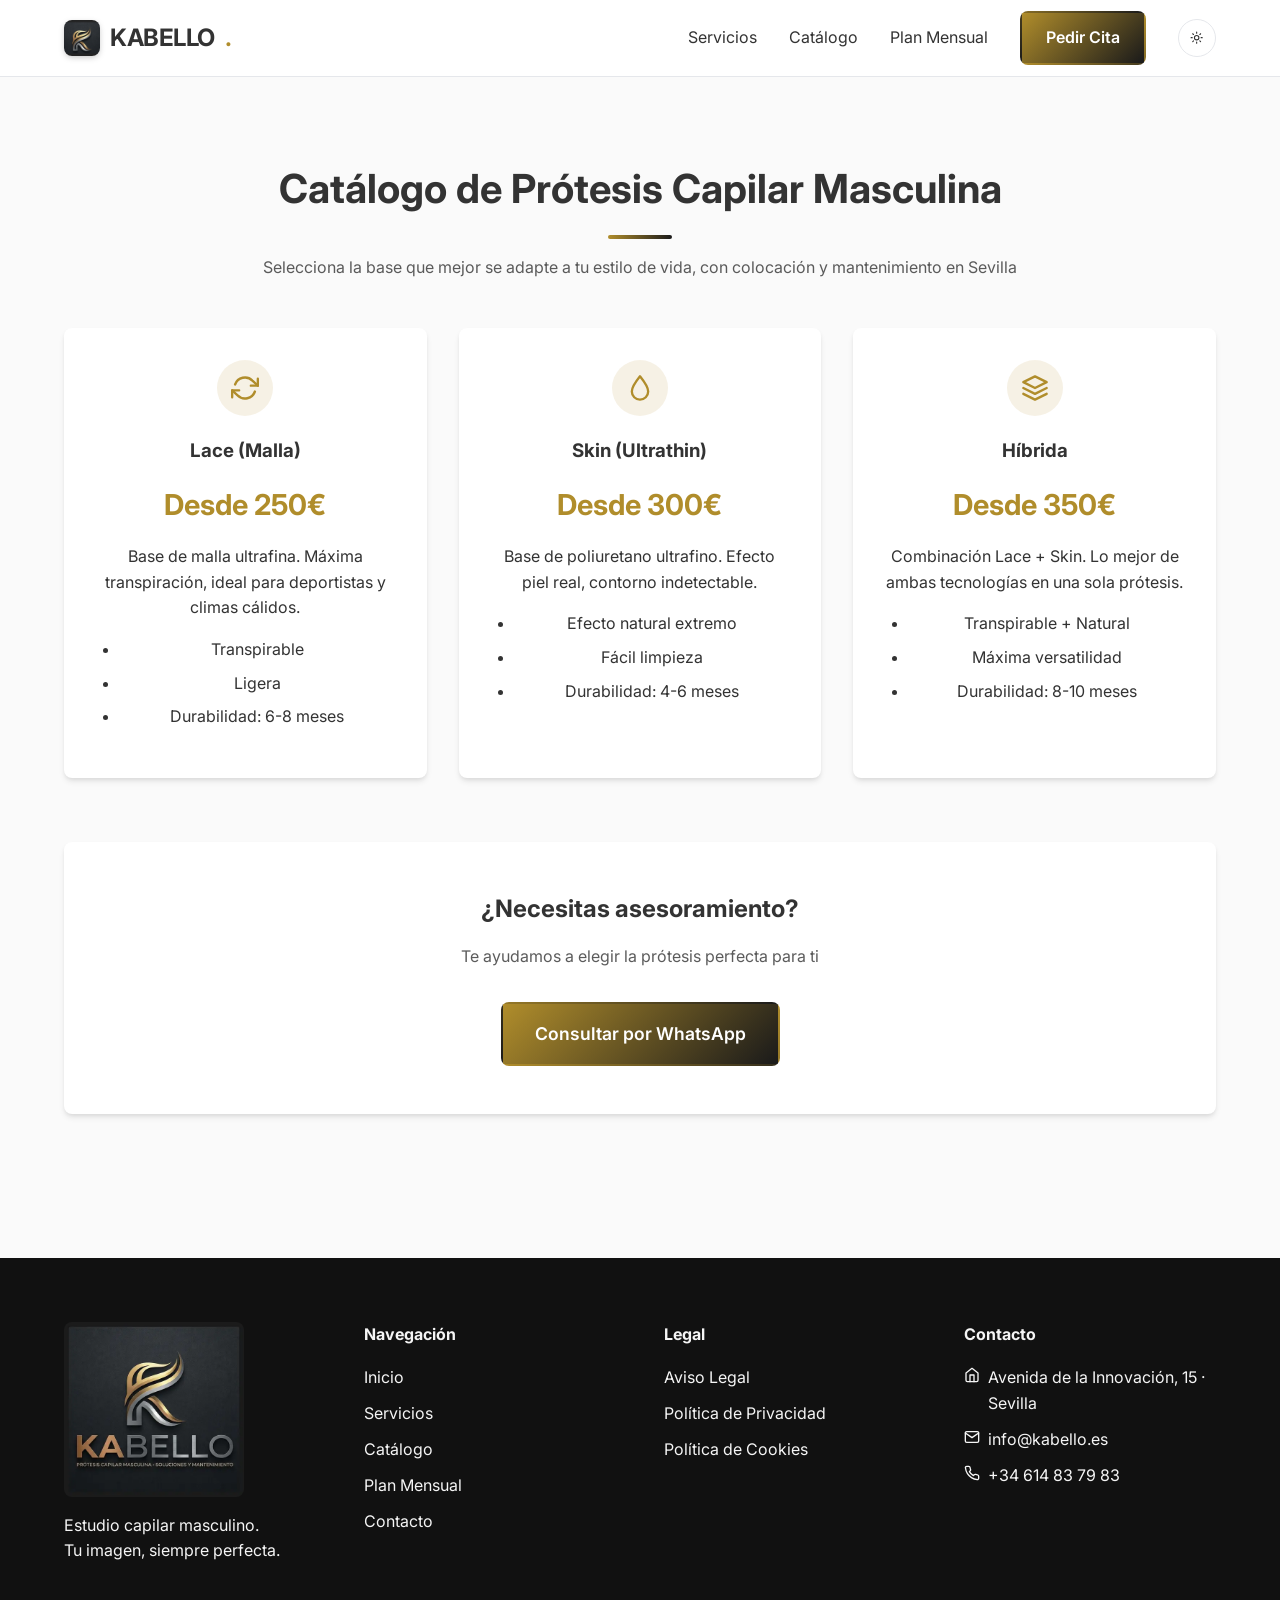
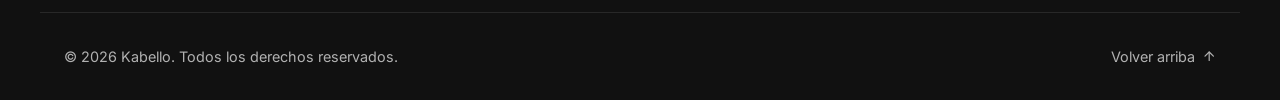
==== kabello-web/catalogo.html @ 2a1ee7a0 "seo: optimizar titles/meta/H1 con keywords Sevilla+plan mensual, añadir canonical y JSON-LD LocalBus" ====
<!DOCTYPE html>
<html lang="es">
<head>
    <meta charset="UTF-8">
    <script>(function(){var t=localStorage.getItem('kabello-theme')||(window.matchMedia('(prefers-color-scheme: dark)').matches?'dark':'light');document.documentElement.setAttribute('data-theme',t);})();</script>
    <meta name="viewport" content="width=device-width, initial-scale=1.0">
    <meta name="description" content="Catálogo de prótesis capilar masculina en Sevilla: bases Lace, Skin e Híbridas, colores y texturas para hombre.">
    <link rel="canonical" href="https://kabello.es/catalogo.html">
    <title>Catálogo de Prótesis Capilar Masculina | Kabello Sevilla</title>
    <link rel="preconnect" href="https://fonts.googleapis.com">
    <link rel="preconnect" href="https://fonts.gstatic.com" crossorigin>
    <link href="https://fonts.googleapis.com/css2?family=Inter:wght@400;600;700&display=swap" rel="stylesheet">
    <link rel="stylesheet" href="css/styles.css">
    <link rel="manifest" href="manifest.json">
    <link rel="icon" type="image/png" href="assets/icons/favicon-32.png">
    <link rel="apple-touch-icon" href="assets/icons/apple-touch-icon.png">
    <meta property="og:title" content="Catálogo de Prótesis Capilar Masculina | Kabello Sevilla">
    <meta property="og:description" content="Descubre nuestras bases Lace, Skin e Híbridas para prótesis capilar masculina en Sevilla.">
    <meta property="og:image" content="https://kabello.es/assets/og-image.webp">
    <meta property="og:url" content="https://kabello.es/catalogo.html">
</head>
<body id="top">
    <header class="header" id="mainHeader">
        <div class="container header__container">
            <a href="/" class="logo">
                <img src="assets/icons/apple-touch-icon.png" alt="" class="logo__mark" width="36" height="36">
                KABELLO<span class="logo__dot">.</span>
            </a>
            <nav class="nav" id="mainNav">
                <ul class="nav__list">
                    <li><a href="servicios.html" class="nav__link">Servicios</a></li>
                    <li><a href="catalogo.html" class="nav__link">Catálogo</a></li>
                    <li><a href="index.html#modelo" class="nav__link">Plan Mensual</a></li>
                    <li><a href="contacto.html" class="nav__link btn btn--primary">Pedir Cita</a></li>
                    <li>
                        <button id="themeToggle" class="theme-toggle" type="button" aria-label="Cambiar modo oscuro" aria-pressed="false">
                            <svg class="icon icon-sun" viewBox="0 0 24 24" fill="none" stroke="currentColor" stroke-width="2" stroke-linecap="round" stroke-linejoin="round" aria-hidden="true"><circle cx="12" cy="12" r="4"/><path d="M12 2v2M12 20v2M4.93 4.93l1.41 1.41M17.66 17.66l1.41 1.41M2 12h2M20 12h2M6.34 17.66l-1.41 1.41M19.07 4.93l-1.41 1.41"/></svg>
                            <svg class="icon icon-moon" viewBox="0 0 24 24" fill="none" stroke="currentColor" stroke-width="2" stroke-linecap="round" stroke-linejoin="round" aria-hidden="true"><path d="M21 12.79A9 9 0 1 1 11.21 3 7 7 0 0 0 21 12.79z"/></svg>
                        </button>
                    </li>
                </ul>
            </nav>
            <button class="nav__toggle" id="navToggle" aria-label="Abrir menú">
                <span></span><span></span><span></span>
            </button>
        </div>
    </header>

    <main>
        <section class="section">
            <div class="container">
                <h1 class="section__title">Catálogo de Prótesis Capilar Masculina</h1>
                <p class="section__subtitle">Selecciona la base que mejor se adapte a tu estilo de vida, con colocación y mantenimiento en Sevilla</p>
                <div class="grid grid--3">
                    <article class="card">
                        <div class="icon-badge">
                            <svg class="icon" viewBox="0 0 24 24" fill="none" stroke="currentColor" stroke-width="2" stroke-linecap="round" stroke-linejoin="round" aria-hidden="true"><path d="M23 4v6h-6"/><path d="M1 20v-6h6"/><path d="M3.51 9a9 9 0 0 1 14.85-3.36L23 10"/><path d="M20.49 15a9 9 0 0 1-14.85 3.36L1 14"/></svg>
                        </div>
                        <h3>Lace (Malla)</h3>
                        <p class="card__price">Desde 250€</p>
                        <p>Base de malla ultrafina. Máxima transpiración, ideal para deportistas y climas cálidos.</p>
                        <ul class="card__list">
                            <li>Transpirable</li>
                            <li>Ligera</li>
                            <li>Durabilidad: 6-8 meses</li>
                        </ul>
                    </article>
                    <article class="card">
                        <div class="icon-badge">
                            <svg class="icon" viewBox="0 0 24 24" fill="none" stroke="currentColor" stroke-width="2" stroke-linecap="round" stroke-linejoin="round" aria-hidden="true"><path d="M12 2c4 5 7 9 7 13a7 7 0 0 1-14 0c0-4 3-8 7-13z"/></svg>
                        </div>
                        <h3>Skin (Ultrathin)</h3>
                        <p class="card__price">Desde 300€</p>
                        <p>Base de poliuretano ultrafino. Efecto piel real, contorno indetectable.</p>
                        <ul class="card__list">
                            <li>Efecto natural extremo</li>
                            <li>Fácil limpieza</li>
                            <li>Durabilidad: 4-6 meses</li>
                        </ul>
                    </article>
                    <article class="card">
                        <div class="icon-badge">
                            <svg class="icon" viewBox="0 0 24 24" fill="none" stroke="currentColor" stroke-width="2" stroke-linecap="round" stroke-linejoin="round" aria-hidden="true"><polygon points="12 2 2 7 12 12 22 7 12 2"/><polyline points="2 17 12 22 22 17"/><polyline points="2 12 12 17 22 12"/></svg>
                        </div>
                        <h3>Híbrida</h3>
                        <p class="card__price">Desde 350€</p>
                        <p>Combinación Lace + Skin. Lo mejor de ambas tecnologías en una sola prótesis.</p>
                        <ul class="card__list">
                            <li>Transpirable + Natural</li>
                            <li>Máxima versatilidad</li>
                            <li>Durabilidad: 8-10 meses</li>
                        </ul>
                    </article>
                </div>
                <div class="cta-section">
                    <h2>¿Necesitas asesoramiento?</h2>
                    <p>Te ayudamos a elegir la prótesis perfecta para ti</p>
                    <a href="https://wa.me/34614837983?text=Hola,%20necesito%20asesoramiento%20sobre%20prótesis" class="btn btn--primary btn--large" target="_blank" rel="noopener">Consultar por WhatsApp</a>
                </div>
            </div>
        </section>
    </main>

    <footer class="footer">
        <div class="container footer__grid">
            <div class="footer__brand">
                <img src="assets/logo-kabello.webp" alt="Kabello - Prótesis Capilar Masculina" class="footer__logo" width="180" height="175" loading="lazy">
                <p>Estudio capilar masculino.<br>Tu imagen, siempre perfecta.</p>
            </div>
            <div class="footer__links">
                <h4>Navegación</h4>
                <ul>
                    <li><a href="index.html">Inicio</a></li>
                    <li><a href="servicios.html">Servicios</a></li>
                    <li><a href="catalogo.html">Catálogo</a></li>
                    <li><a href="index.html#modelo">Plan Mensual</a></li>
                    <li><a href="contacto.html">Contacto</a></li>
                </ul>
            </div>
            <div class="footer__links">
                <h4>Legal</h4>
                <ul>
                    <li><a href="legal/aviso-legal.html">Aviso Legal</a></li>
                    <li><a href="legal/privacidad.html">Política de Privacidad</a></li>
                    <li><a href="legal/cookies.html">Política de Cookies</a></li>
                </ul>
            </div>
            <div class="footer__contact">
                <h4>Contacto</h4>
                <p><svg class="icon" viewBox="0 0 24 24" fill="none" stroke="currentColor" stroke-width="2" stroke-linecap="round" stroke-linejoin="round" aria-hidden="true"><path d="M3 9l9-7 9 7v11a2 2 0 0 1-2 2H5a2 2 0 0 1-2-2z"/><polyline points="9 22 9 12 15 12 15 22"/></svg> Avenida de la Innovación, 15 · Sevilla</p>
                <p><svg class="icon" viewBox="0 0 24 24" fill="none" stroke="currentColor" stroke-width="2" stroke-linecap="round" stroke-linejoin="round" aria-hidden="true"><path d="M4 4h16c1.1 0 2 .9 2 2v12c0 1.1-.9 2-2 2H4c-1.1 0-2-.9-2-2V6c0-1.1.9-2 2-2z"/><polyline points="22 6 12 13 2 6"/></svg> <a href="mailto:info@kabello.es">info@kabello.es</a></p>
                <p><svg class="icon" viewBox="0 0 24 24" fill="none" stroke="currentColor" stroke-width="2" stroke-linecap="round" stroke-linejoin="round" aria-hidden="true"><path d="M22 16.92v3a2 2 0 0 1-2.18 2 19.79 19.79 0 0 1-8.63-3.07 19.5 19.5 0 0 1-6-6 19.79 19.79 0 0 1-3.07-8.67A2 2 0 0 1 4.11 2h3a2 2 0 0 1 2 1.72c.13.96.36 1.9.7 2.81a2 2 0 0 1-.45 2.11L8.09 9.91a16 16 0 0 0 6 6l1.27-1.27a2 2 0 0 1 2.11-.45c.91.34 1.85.57 2.81.7A2 2 0 0 1 22 16.92z"/></svg> <a href="https://wa.me/34614837983" target="_blank" rel="noopener">+34 614 83 79 83</a></p>
            </div>
        </div>
        <div class="container footer__bottom">
            <p>&copy; 2026 Kabello. Todos los derechos reservados.</p>
            <a href="#top" class="footer__top">Volver arriba <svg class="icon" viewBox="0 0 24 24" fill="none" stroke="currentColor" stroke-width="2" stroke-linecap="round" stroke-linejoin="round" aria-hidden="true"><path d="M12 19V5"/><path d="M5 12l7-7 7 7"/></svg></a>
        </div>
    </footer>

    <script src="js/main.js" defer></script>
</body>
</html>
---- kabello-web/css/styles.css ----
:root {
    --color-bg: #FAFAFA;
    --color-bg-dark: #111111;
    --color-bg-light: #F3F4F6;
    --color-text: #333333;
    --color-text-light: #F5F5F5;
    --color-accent: #B08D2B;
    --color-accent-hover: #8F7222;
    --color-card-bg: #FFFFFF;
    --color-border: #E5E7EB;
    --header-bg: rgba(255, 255, 255, 0.95);
    --nav-mobile-bg: #FFFFFF;
    --input-bg: #FFFFFF;
    --font-main: 'Inter', system-ui, -apple-system, sans-serif;
    --spacing-container: 1200px;
    --radius: 8px;
    --shadow: 0 4px 6px -1px rgba(0, 0, 0, 0.1), 0 2px 4px -1px rgba(0, 0, 0, 0.06);
}

[data-theme="dark"] {
    --color-bg: #121212;
    --color-bg-light: #1a1a1a;
    --color-text: #E4E4E7;
    --color-text-light: #F5F5F5;
    --color-accent: #D4AF37;
    --color-accent-hover: #E9C766;
    --color-card-bg: #1E1E1E;
    --color-border: #2E2E2E;
    --header-bg: rgba(18, 18, 18, 0.9);
    --nav-mobile-bg: #1a1a1a;
    --input-bg: #242424;
    --shadow: 0 4px 6px -1px rgba(0, 0, 0, 0.5), 0 2px 4px -1px rgba(0, 0, 0, 0.4);
}

* { box-sizing: border-box; margin: 0; padding: 0; }
html { scroll-behavior: smooth; }
body { font-family: var(--font-main); color: var(--color-text); background-color: var(--color-bg); line-height: 1.6; transition: background-color 0.3s ease, color 0.3s ease; }
img { max-width: 100%; height: auto; display: block; }
a { text-decoration: none; color: inherit; transition: color 0.3s ease; }
ul { list-style: none; }

.container { max-width: var(--spacing-container); margin: 0 auto; padding: 0 1.5rem; }
.section { padding: 5rem 0; }
.section[id] { scroll-margin-top: 90px; }
.bg-light { background-color: var(--color-bg-light); }
.bg-dark { background-color: var(--color-bg-dark); color: var(--color-text-light); }
.text-accent { color: var(--color-accent); }
.text-light { color: var(--color-text-light); }
.section__title { position: relative; font-size: 2.5rem; font-weight: 700; text-align: center; margin-bottom: 1rem; }
.section__title::after { content: ''; display: block; width: 64px; height: 4px; margin: 0.85rem auto 0; border-radius: 999px; background: linear-gradient(90deg, var(--color-accent), #1A1A1A); }
.section__subtitle { text-align: center; margin-bottom: 3rem; opacity: 0.8; }

.progress-bar { position: fixed; top: 0; left: 0; height: 3px; width: 0%; background: linear-gradient(90deg, var(--color-accent), #1A1A1A); z-index: 200; transition: width 0.1s ease-out; }

.reveal { opacity: 0; transform: translateY(28px); transition: opacity 0.7s ease, transform 0.7s ease; }
.reveal.is-visible { opacity: 1; transform: none; }

.btn { position: relative; display: inline-flex; align-items: center; justify-content: center; gap: 0.6rem; padding: 0.75rem 1.5rem; border-radius: var(--radius); font-weight: 600; text-align: center; transition: all 0.3s ease; cursor: pointer; border: 2px solid transparent; overflow: hidden; }
.btn svg { width: 1.2em; height: 1.2em; flex-shrink: 0; }
.btn--primary { background: linear-gradient(135deg, var(--color-accent), #1A1A1A); color: white; }
.btn--primary:hover { background: linear-gradient(135deg, var(--color-accent-hover), #000000); transform: translateY(-2px); box-shadow: 0 10px 20px -8px rgba(176, 141, 43, 0.5); }
.btn--outline { border-color: var(--color-text); color: var(--color-text); }
.btn--outline:hover { background-color: var(--color-text); color: white; transform: translateY(-2px); }
.bg-dark .btn--outline { border-color: var(--color-text-light); color: var(--color-text-light); }
.bg-dark .btn--outline:hover { background-color: var(--color-text-light); color: var(--color-bg-dark); }
.hero .btn--outline { border-color: #F5F5F5; color: #F5F5F5; }
.hero .btn--outline:hover { background-color: #F5F5F5; color: #111111; }
.btn--large { padding: 1rem 2rem; font-size: 1.1rem; }

@media (prefers-reduced-motion: reduce) {
    .reveal { opacity: 1; transform: none; transition: none; }
    .hero::before, .hero::after { animation: none; }
}

.icon { width: 1em; height: 1em; stroke: currentColor; fill: none; stroke-width: 2; stroke-linecap: round; stroke-linejoin: round; }

.header { position: sticky; top: 0; background: var(--header-bg); backdrop-filter: blur(10px); z-index: 100; border-bottom: 1px solid var(--color-border); transition: box-shadow 0.3s ease, background-color 0.3s ease, border-color 0.3s ease; }
.header--scrolled { box-shadow: 0 4px 20px -6px rgba(0, 0, 0, 0.12); }
.header__container { display: flex; justify-content: space-between; align-items: center; height: 76px; }
.logo { display: flex; align-items: center; gap: 0.65rem; font-size: 1.5rem; font-weight: 700; letter-spacing: -0.5px; }
.logo__mark { border-radius: 8px; box-shadow: 0 2px 6px -1px rgba(0, 0, 0, 0.25); }
.logo__dot { color: var(--color-accent); }
.nav__list { display: flex; gap: 2rem; align-items: center; }
.nav__link:not(.btn) { position: relative; padding-bottom: 4px; }
.nav__link:not(.btn)::after { content: ''; position: absolute; left: 0; bottom: 0; width: 0; height: 2px; background: var(--color-accent); transition: width 0.25s ease; }
.nav__link:not(.btn):hover::after { width: 100%; }
.nav__toggle { display: none; background: none; border: none; cursor: pointer; flex-direction: column; gap: 5px; }
.nav__toggle span { display: block; width: 25px; height: 3px; background-color: var(--color-text); }

.theme-toggle { display: inline-flex; align-items: center; justify-content: center; width: 38px; height: 38px; border-radius: 50%; border: 1px solid var(--color-border); background: transparent; color: var(--color-text); cursor: pointer; transition: background-color 0.2s ease, transform 0.2s ease; }
.theme-toggle:hover { background: var(--color-bg-light); transform: translateY(-2px); }
.theme-toggle .icon-moon { display: none; }
[data-theme="dark"] .theme-toggle .icon-sun { display: none; }
[data-theme="dark"] .theme-toggle .icon-moon { display: block; }

.hero { position: relative; padding: 9rem 0 6rem; text-align: center; overflow: hidden; color: #F5F5F5; background: linear-gradient(180deg, rgba(10, 10, 15, 0.32) 0%, rgba(10, 10, 15, 0.5) 100%), url('../assets/hero-bg.webp') center 30% / cover no-repeat; }
.hero::before, .hero::after { content: ''; position: absolute; border-radius: 50%; filter: blur(90px); opacity: 0.22; z-index: 0; animation: float 10s ease-in-out infinite; }
.hero::before { width: 420px; height: 420px; background: var(--color-accent); top: -160px; left: -120px; }
.hero::after { width: 360px; height: 360px; background: #1A1A1A; bottom: -140px; right: -100px; animation-delay: -5s; }
@keyframes float { 0%, 100% { transform: translate(0, 0) scale(1); } 50% { transform: translate(30px, 20px) scale(1.08); } }
.hero__content { position: relative; z-index: 1; }
.hero__eyebrow { display: inline-block; background: rgba(212, 175, 55, 0.16); color: #F2D98C; padding: 0.45rem 1.1rem; border-radius: 999px; font-size: 0.85rem; font-weight: 700; letter-spacing: 0.5px; text-transform: uppercase; margin-bottom: 1.5rem; border: 1px solid rgba(212, 175, 55, 0.35); }
.hero__title { font-size: 3.75rem; font-weight: 700; line-height: 1.15; letter-spacing: -0.5px; margin-bottom: 1.75rem; color: #F5F5F5; text-shadow: 0 2px 16px rgba(0, 0, 0, 0.55); }
.hero__highlight { background: linear-gradient(120deg, var(--color-accent), var(--color-accent-hover), #F2D98C, var(--color-accent)); background-size: 300% auto; -webkit-background-clip: text; background-clip: text; color: transparent; animation: shine 6s linear infinite; }
@keyframes shine { to { background-position: 300% center; } }
.hero__subtitle { font-size: 1.25rem; line-height: 1.7; max-width: 620px; margin: 0 auto 2.5rem; opacity: 0.95; text-shadow: 0 2px 12px rgba(0, 0, 0, 0.5); }
.hero__actions { display: flex; gap: 1rem; justify-content: center; flex-wrap: wrap; }

.grid { display: grid; gap: 2rem; }
.grid--2 { grid-template-columns: repeat(auto-fit, minmax(min(400px, 100%), 1fr)); }
.grid--3 { grid-template-columns: repeat(auto-fit, minmax(min(300px, 100%), 1fr)); }
.grid--4 { grid-template-columns: repeat(auto-fit, minmax(min(220px, 100%), 1fr)); }

.feature-split { display: grid; grid-template-columns: minmax(260px, 440px) 1fr; gap: 3rem; align-items: center; }
.feature-split__media img { width: 100%; aspect-ratio: 1 / 1; object-fit: cover; border-radius: var(--radius); box-shadow: var(--shadow); }
.feature-split__list { display: flex; flex-direction: column; gap: 1.5rem; }
.feature-item { display: flex; align-items: flex-start; gap: 1.1rem; background: var(--color-card-bg); padding: 1.25rem 1.5rem; border-radius: var(--radius); box-shadow: var(--shadow); transition: transform 0.3s ease, box-shadow 0.3s ease; }
.feature-item:hover { transform: translateY(-4px); box-shadow: 0 12px 24px -8px rgba(0, 0, 0, 0.15); }
.feature-item .icon-badge { margin: 0; flex-shrink: 0; }
.feature-item h3 { margin-bottom: 0.35rem; }
.feature-item p { opacity: 0.85; }
@media (max-width: 860px) {
    .feature-split { grid-template-columns: 1fr; }
    .feature-split__media img { max-width: 340px; margin: 0 auto; }
}
.card { background: var(--color-card-bg); padding: 2rem; border-radius: var(--radius); box-shadow: var(--shadow); text-align: center; transition: transform 0.3s ease, box-shadow 0.3s ease; }
.card:hover { transform: translateY(-6px); box-shadow: 0 12px 24px -8px rgba(0, 0, 0, 0.15); }
.card--large { text-align: left; }
.icon-badge { width: 56px; height: 56px; border-radius: 50%; background: rgba(176, 141, 43, 0.12); color: var(--color-accent); display: flex; align-items: center; justify-content: center; margin: 0 auto 1.25rem; flex-shrink: 0; }
.icon-badge svg { width: 28px; height: 28px; }
.card--large .icon-badge { margin: 0 0 1.25rem; }
.card__title { display: flex; align-items: center; gap: 0.75rem; margin-bottom: 1rem; }
.card__title .icon-badge { margin: 0; width: 44px; height: 44px; }
.card__title .icon-badge svg { width: 22px; height: 22px; }
.card__list { margin: 1rem 0; padding-left: 1.5rem; list-style: disc; }
.card__list li { margin-bottom: 0.5rem; }
.card__note { margin-top: 1rem; font-size: 0.9rem; opacity: 0.7; font-style: italic; }
.card__price { font-size: 1.8rem; font-weight: 700; color: var(--color-accent); margin: 1rem 0; }

.pricing-wrapper { display: flex; gap: 2rem; justify-content: center; align-items: stretch; flex-wrap: wrap; margin-top: 3rem; }
.pricing-card { background: var(--color-card-bg); padding: 2.5rem; border-radius: var(--radius); box-shadow: var(--shadow); width: 100%; max-width: 350px; text-align: center; position: relative; border: 1px solid var(--color-border); transition: transform 0.3s ease, box-shadow 0.3s ease; }
.pricing-card:hover { transform: translateY(-6px); box-shadow: 0 12px 24px -8px rgba(0, 0, 0, 0.15); }
.pricing-card--featured { border: 2px solid var(--color-accent); box-shadow: 0 12px 24px -8px rgba(176, 141, 43, 0.3); }
.badge { position: absolute; top: -14px; left: 50%; transform: translateX(-50%); background: var(--color-accent); color: white; padding: 0.35rem 1.1rem; border-radius: 20px; font-size: 0.85rem; font-weight: 600; text-align: center; max-width: calc(100% - 2rem); box-shadow: 0 4px 8px -2px rgba(176, 141, 43, 0.5); }
.pricing-card__price { font-size: 2.5rem; font-weight: 700; margin: 1rem 0; }
.pricing-card__price span { font-size: 1rem; font-weight: 400; opacity: 0.7; }
.pricing-card__list { text-align: left; margin: 1.5rem 0; }
.pricing-card__list li { margin-bottom: 0.75rem; display: flex; align-items: flex-start; gap: 0.6rem; }
.pricing-card__list li svg { flex-shrink: 0; margin-top: 0.15rem; }
.pricing-card__list .icon--yes { color: #16A34A; }
.pricing-card__list .icon--no { color: #DC2626; opacity: 0.6; }

.review-card { text-align: left; }
.review-card__stars { display: flex; gap: 0.2rem; color: #F59E0B; margin-bottom: 1rem; }
.review-card__stars svg { width: 18px; height: 18px; fill: currentColor; }
.review-card__quote { font-style: italic; margin-bottom: 1.25rem; }
.review-card__author { display: flex; align-items: center; gap: 0.75rem; }
.review-card__avatar { width: 42px; height: 42px; border-radius: 50%; background: var(--color-accent); color: white; display: flex; align-items: center; justify-content: center; font-weight: 700; flex-shrink: 0; }
.review-card__name { font-weight: 600; }
.review-card__location { font-size: 0.85rem; opacity: 0.7; }

.comparison-slider { position: relative; width: 100%; max-width: 800px; margin: 0 auto; aspect-ratio: 16/9; overflow: hidden; border-radius: var(--radius); cursor: col-resize; }
.comparison-slider__image { position: absolute; top: 0; left: 0; width: 100%; height: 100%; }
.comparison-slider__image img { width: 100%; height: 100%; object-fit: cover; }
.comparison-slider__image--before { width: 50%; border-right: 2px solid white; z-index: 2; overflow: hidden; }
.comparison-slider__handle { position: absolute; top: 0; bottom: 0; left: 50%; width: 40px; transform: translateX(-50%); z-index: 3; display: flex; align-items: center; justify-content: center; pointer-events: none; }
.comparison-slider__line { position: absolute; width: 2px; height: 100%; background: white; }
.comparison-slider__button { width: 40px; height: 40px; background: white; border-radius: 50%; display: flex; align-items: center; justify-content: center; box-shadow: 0 2px 6px rgba(0,0,0,0.3); color: #333; font-weight: bold; }

.contact-info, .contact-form { background: var(--color-card-bg); padding: 2.5rem; border-radius: var(--radius); box-shadow: var(--shadow); }
.contact-item { margin-bottom: 2rem; }
.contact-item h3 { margin-bottom: 0.5rem; display: flex; align-items: center; gap: 0.6rem; }
.contact-item h3 .icon-badge { margin: 0; width: 40px; height: 40px; }
.contact-item h3 .icon-badge svg { width: 20px; height: 20px; }
.contact-note { font-size: 0.9rem; opacity: 0.7; margin-top: 0.5rem; }
.form-group { margin-bottom: 1.5rem; }
.form-group label { display: block; margin-bottom: 0.5rem; font-weight: 600; }
.form-group input, .form-group textarea { width: 100%; padding: 0.75rem; border: 1px solid var(--color-border); border-radius: var(--radius); font-family: var(--font-main); font-size: 1rem; background: var(--input-bg); color: var(--color-text); }
.form-group input:focus, .form-group textarea:focus { outline: none; border-color: var(--color-accent); }

.cta-section { text-align: center; margin-top: 4rem; padding: 3rem; background: var(--color-card-bg); border-radius: var(--radius); box-shadow: var(--shadow); }
.cta-section h2 { margin-bottom: 1rem; }
.cta-section p { margin-bottom: 2rem; opacity: 0.8; }

.cta-final { position: relative; overflow: hidden; text-align: center; padding: 4rem 2.5rem; border-radius: var(--radius); background: linear-gradient(135deg, #1A1A1A 0%, #3D2F0F 60%, var(--color-accent) 100%); color: white; box-shadow: var(--shadow); }
.cta-final h2 { color: white; margin-bottom: 1rem; font-size: 2.25rem; }
.cta-final h2::after { display: none; }
.cta-final p { max-width: 560px; margin: 0 auto 2rem; opacity: 0.92; }
.cta-final .hero__actions { justify-content: center; }
.cta-final .btn--outline { border-color: white; color: white; }
.cta-final .btn--outline:hover { background: white; color: var(--color-accent); }
.cta-final__schedule { margin-top: 1.75rem; font-size: 0.9rem; opacity: 0.85; }

.lifestyle-card { text-align: center; }
.lifestyle-card .icon-badge { background: rgba(176, 141, 43, 0.14); }

.card__badge { display: inline-block; background: rgba(176, 141, 43, 0.12); color: var(--color-accent); padding: 0.25rem 0.75rem; border-radius: 999px; font-size: 0.75rem; font-weight: 700; text-transform: uppercase; letter-spacing: 0.4px; margin-bottom: 0.75rem; }

.faq { max-width: 800px; margin: 0 auto; }
.faq-item { border-bottom: 1px solid var(--color-border); padding: 1.25rem 0; }
.faq-item summary { cursor: pointer; list-style: none; display: flex; justify-content: space-between; align-items: center; gap: 1rem; font-weight: 600; font-size: 1.05rem; }
.faq-item summary::-webkit-details-marker { display: none; }
.faq-item summary::after { content: '+'; font-size: 1.5rem; font-weight: 400; color: var(--color-accent); flex-shrink: 0; transition: transform 0.2s ease; }
.faq-item[open] summary::after { transform: rotate(45deg); }
.faq-item p { margin-top: 1rem; opacity: 0.8; line-height: 1.7; }

.footer { background: var(--color-bg-dark); color: var(--color-text-light); padding: 4rem 0 2rem; margin-top: 4rem; }
.footer__grid { display: grid; grid-template-columns: repeat(auto-fit, minmax(220px, 1fr)); gap: 3rem; margin-bottom: 3rem; }
.footer__logo { border-radius: var(--radius); margin-bottom: 1rem; }
.footer__links h4, .footer__contact h4 { font-size: 1rem; margin-bottom: 1.1rem; }
.footer__links ul li { margin-bottom: 0.65rem; }
.footer__contact p { display: flex; align-items: flex-start; gap: 0.5rem; margin-bottom: 0.65rem; }
.footer__contact p svg { flex-shrink: 0; margin-top: 0.15rem; }
.footer__links a:hover, .footer__contact a:hover { color: var(--color-accent); }
.footer__bottom { display: flex; flex-wrap: wrap; justify-content: center; align-items: center; gap: 1rem; text-align: center; border-top: 1px solid #333; padding-top: 2rem; font-size: 0.9rem; opacity: 0.7; }
.footer__bottom p { margin: 0 auto 0 0; }
.footer__top { display: inline-flex; align-items: center; gap: 0.4rem; color: inherit; opacity: 1; transition: color 0.2s ease; }
.footer__top:hover { color: var(--color-accent); }
@media (max-width: 640px) {
    .footer__bottom { justify-content: center; }
    .footer__bottom p { margin: 0; }
}

.whatsapp-float { position: fixed; bottom: 2rem; right: 2rem; background: #25D366; color: white; width: 60px; height: 60px; border-radius: 50%; display: flex; align-items: center; justify-content: center; box-shadow: 0 4px 12px rgba(0,0,0,0.3); z-index: 999; transition: transform 0.3s ease; }
.whatsapp-float:hover { transform: scale(1.1); }

.error-page { min-height: 80vh; display: flex; align-items: center; justify-content: center; text-align: center; }
.error-page h1 { font-size: 6rem; color: var(--color-accent); margin-bottom: 1rem; }
.error-page h2 { font-size: 2rem; margin-bottom: 1rem; }
.error-page p { margin-bottom: 2rem; opacity: 0.8; }

@media (max-width: 768px) {
    .nav__toggle { display: flex; }
    .nav__list { position: fixed; top: 76px; left: 0; width: 100%; background: var(--nav-mobile-bg); flex-direction: column; padding: 2rem; gap: 1.5rem; transform: translateY(-150%); transition: transform 0.3s ease; box-shadow: var(--shadow); }
    .nav__list.active { transform: translateY(0); }
    .hero__title { font-size: 2.5rem; }
    .hero::before, .hero::after { width: 260px; height: 260px; }
    .section__title { font-size: 2rem; }
    .section { padding: 3rem 0; }
    .pricing-wrapper { gap: 1.5rem; }
    .footer__bottom { text-align: center; }
}

@media (max-width: 1024px) and (min-width: 769px) {
    .nav__list { gap: 1.25rem; }
    .hero__title { font-size: 3.1rem; }
    .container { padding: 0 1.25rem; }
}

@media (max-width: 480px) {
    .container { padding: 0 1rem; }
    .hero { padding: 7rem 0 4rem; }
    .hero__title { font-size: 2rem; }
    .hero__subtitle { font-size: 1.05rem; }
    .hero__actions { flex-direction: column; align-items: stretch; }
    .hero__actions .btn { width: 100%; }
    .section { padding: 2.5rem 0; }
    .section__title { font-size: 1.65rem; }
    .card, .pricing-card, .contact-info, .contact-form { padding: 1.5rem; }
    .cta-section, .cta-final { padding: 2rem 1.25rem; }
    .cta-final h2 { font-size: 1.6rem; }
    .cta-final .hero__actions .btn { width: 100%; }
    .feature-item { flex-direction: column; text-align: center; align-items: center; }
    .whatsapp-float { width: 50px; height: 50px; bottom: 1.25rem; right: 1.25rem; }
    .whatsapp-float svg { width: 26px; height: 26px; }
    .comparison-slider__handle { width: 32px; }
    .comparison-slider__button { width: 32px; height: 32px; }
}
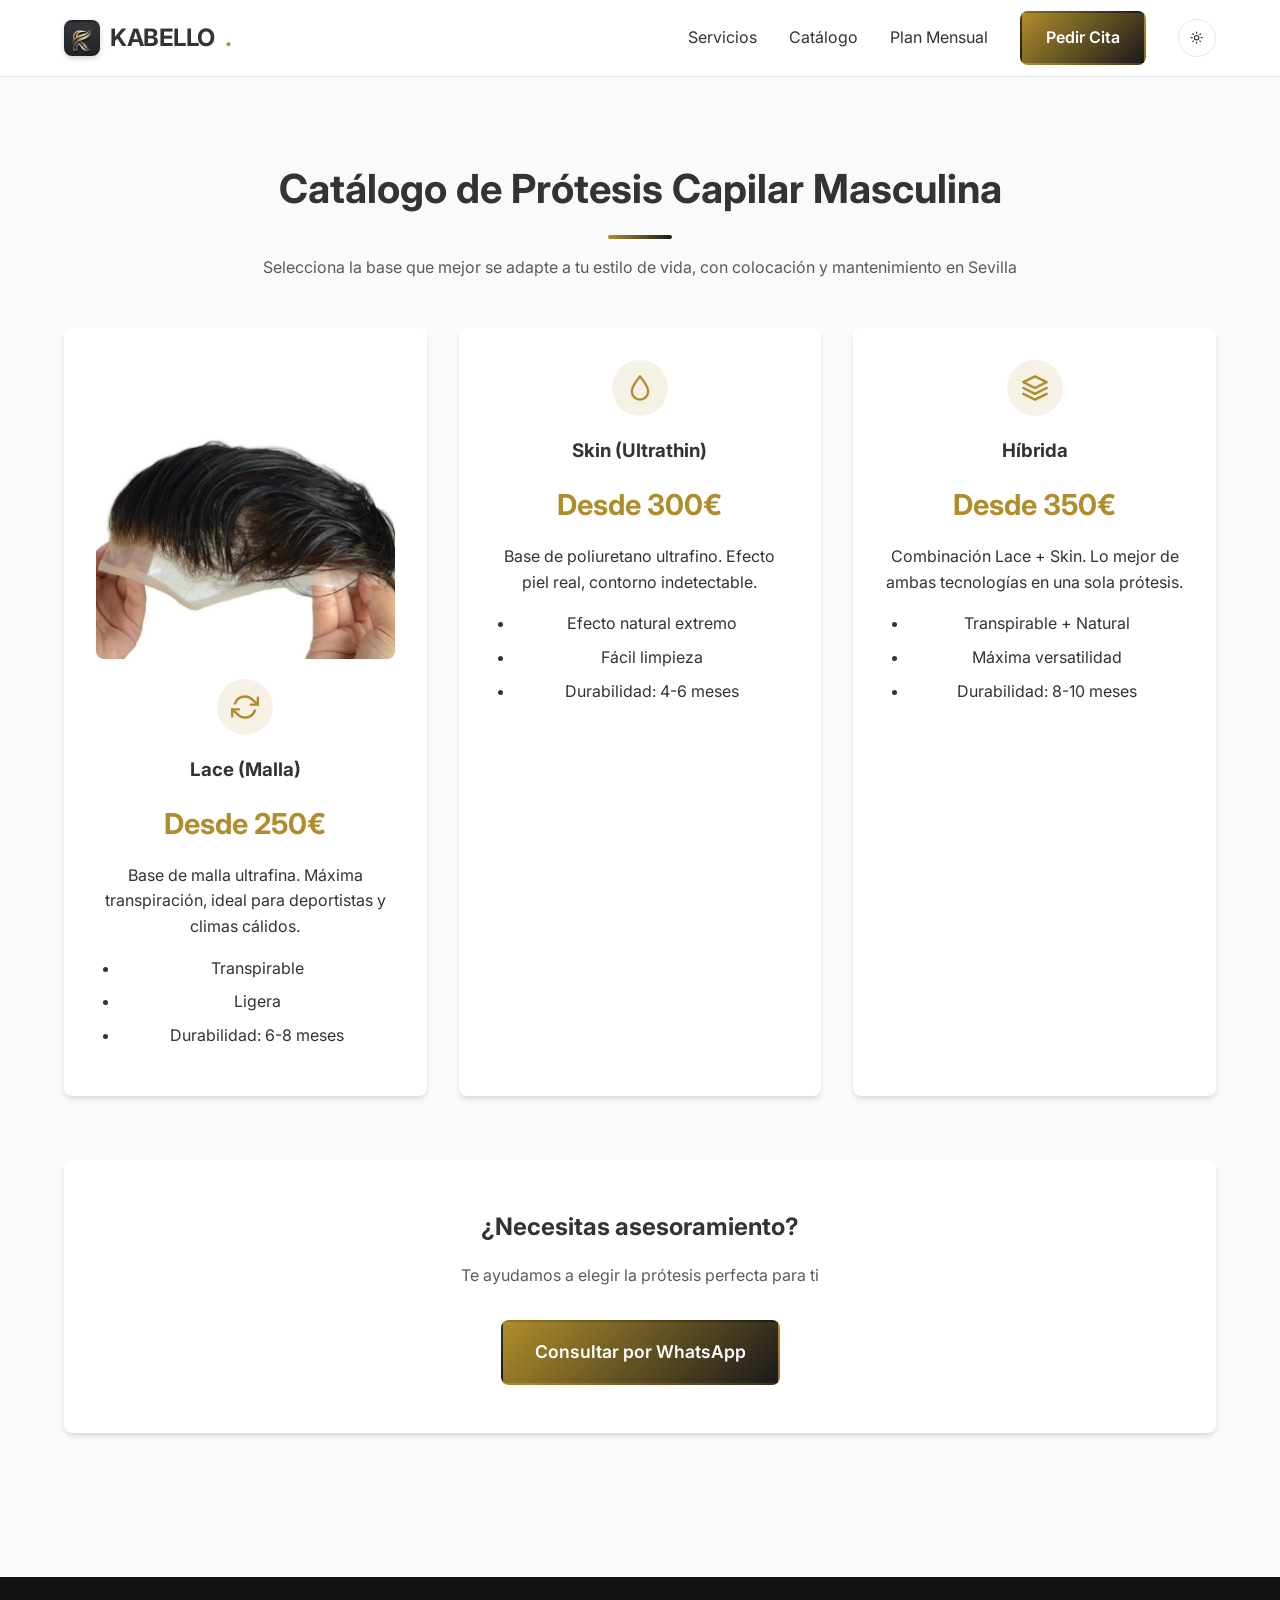
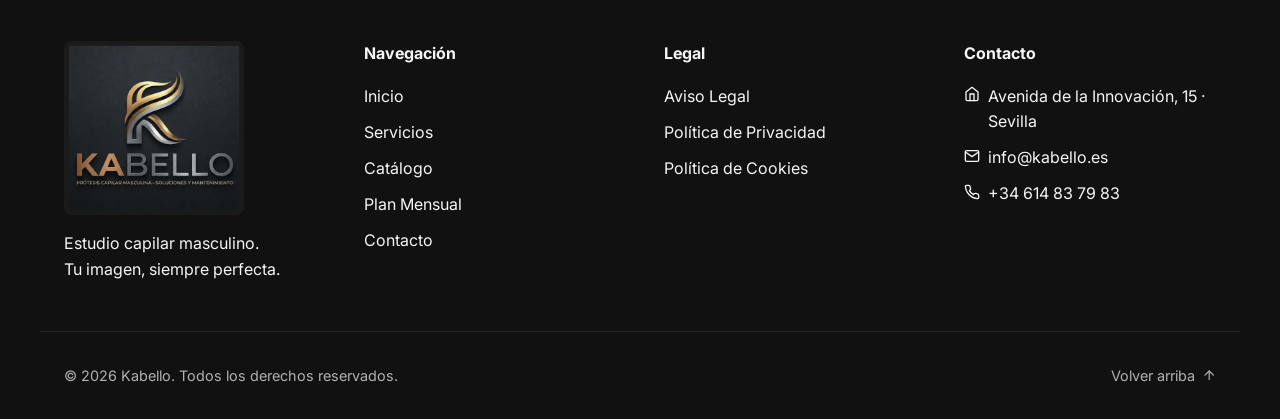
==== commit 13206db7: "feat(catalogo): añadir fotos reales de producto (Lace y Ondulación) del proveedor" ====
--- a/kabello-web/catalogo.html
+++ b/kabello-web/catalogo.html
@@ -18,6 +18,20 @@
     <meta property="og:description" content="Descubre nuestras bases Lace, Skin e Híbridas para prótesis capilar masculina en Sevilla.">
     <meta property="og:image" content="https://kabello.es/assets/og-image.webp">
     <meta property="og:url" content="https://kabello.es/catalogo.html">
+    <meta name="twitter:card" content="summary_large_image">
+    <meta name="twitter:title" content="Catálogo de Prótesis Capilar Masculina | Kabello Sevilla">
+    <meta name="twitter:description" content="Descubre nuestras bases Lace, Skin e Híbridas para prótesis capilar masculina en Sevilla.">
+    <meta name="twitter:image" content="https://kabello.es/assets/og-image.webp">
+    <script type="application/ld+json">
+    {
+        "@context": "https://schema.org",
+        "@type": "BreadcrumbList",
+        "itemListElement": [
+            {"@type": "ListItem", "position": 1, "name": "Inicio", "item": "https://kabello.es/"},
+            {"@type": "ListItem", "position": 2, "name": "Catálogo", "item": "https://kabello.es/catalogo.html"}
+        ]
+    }
+    </script>
 </head>
 <body id="top">
     <header class="header" id="mainHeader">
@@ -53,6 +67,7 @@
                 <p class="section__subtitle">Selecciona la base que mejor se adapte a tu estilo de vida, con colocación y mantenimiento en Sevilla</p>
                 <div class="grid grid--3">
                     <article class="card">
+                        <img src="assets/catalogo-lace.webp" alt="Base de prótesis capilar Lace" class="card__photo" loading="lazy" width="600" height="600">
                         <div class="icon-badge">
                             <svg class="icon" viewBox="0 0 24 24" fill="none" stroke="currentColor" stroke-width="2" stroke-linecap="round" stroke-linejoin="round" aria-hidden="true"><path d="M23 4v6h-6"/><path d="M1 20v-6h6"/><path d="M3.51 9a9 9 0 0 1 14.85-3.36L23 10"/><path d="M20.49 15a9 9 0 0 1-14.85 3.36L1 14"/></svg>
                         </div>
--- a/kabello-web/css/styles.css
+++ b/kabello-web/css/styles.css
@@ -58,9 +58,11 @@
 .btn { position: relative; display: inline-flex; align-items: center; justify-content: center; gap: 0.6rem; padding: 0.75rem 1.5rem; border-radius: var(--radius); font-weight: 600; text-align: center; transition: all 0.3s ease; cursor: pointer; border: 2px solid transparent; overflow: hidden; }
 .btn svg { width: 1.2em; height: 1.2em; flex-shrink: 0; }
 .btn--primary { background: linear-gradient(135deg, var(--color-accent), #1A1A1A); color: white; }
-.btn--primary:hover { background: linear-gradient(135deg, var(--color-accent-hover), #000000); transform: translateY(-2px); box-shadow: 0 10px 20px -8px rgba(176, 141, 43, 0.5); }
+.btn--primary:hover { background: linear-gradient(135deg, var(--color-accent-hover), #000000); transform: translateY(-2px) scale(1.03); box-shadow: 0 10px 20px -8px rgba(176, 141, 43, 0.5); }
+.btn--primary:active { transform: translateY(0) scale(0.98); }
 .btn--outline { border-color: var(--color-text); color: var(--color-text); }
-.btn--outline:hover { background-color: var(--color-text); color: white; transform: translateY(-2px); }
+.btn--outline:hover { background-color: var(--color-text); color: white; transform: translateY(-2px) scale(1.03); }
+.btn--outline:active { transform: translateY(0) scale(0.98); }
 .bg-dark .btn--outline { border-color: var(--color-text-light); color: var(--color-text-light); }
 .bg-dark .btn--outline:hover { background-color: var(--color-text-light); color: var(--color-bg-dark); }
 .hero .btn--outline { border-color: #F5F5F5; color: #F5F5F5; }
@@ -105,6 +107,14 @@
 @keyframes shine { to { background-position: 300% center; } }
 .hero__subtitle { font-size: 1.25rem; line-height: 1.7; max-width: 620px; margin: 0 auto 2.5rem; opacity: 0.95; text-shadow: 0 2px 12px rgba(0, 0, 0, 0.5); }
 .hero__actions { display: flex; gap: 1rem; justify-content: center; flex-wrap: wrap; }
+.hero__trust { display: flex; flex-wrap: wrap; justify-content: center; gap: 0.75rem 1.75rem; margin-top: 2rem; font-size: 0.85rem; font-weight: 600; }
+.hero__trust li { display: flex; align-items: center; gap: 0.45rem; text-shadow: 0 2px 8px rgba(0, 0, 0, 0.5); }
+.hero__trust li::before { content: '\2713'; color: var(--color-accent); font-weight: 700; }
+
+.section--diagonal { position: relative; margin-top: -3rem; padding-top: 6rem; clip-path: polygon(0 3rem, 100% 0, 100% 100%, 0 100%); }
+@media (max-width: 640px) {
+    .section--diagonal { margin-top: -1.5rem; padding-top: 4rem; clip-path: polygon(0 1.5rem, 100% 0, 100% 100%, 0 100%); }
+}
 
 .grid { display: grid; gap: 2rem; }
 .grid--2 { grid-template-columns: repeat(auto-fit, minmax(min(400px, 100%), 1fr)); }
@@ -126,6 +136,7 @@
 .card { background: var(--color-card-bg); padding: 2rem; border-radius: var(--radius); box-shadow: var(--shadow); text-align: center; transition: transform 0.3s ease, box-shadow 0.3s ease; }
 .card:hover { transform: translateY(-6px); box-shadow: 0 12px 24px -8px rgba(0, 0, 0, 0.15); }
 .card--large { text-align: left; }
+.card__photo { width: 100%; aspect-ratio: 1 / 1; object-fit: cover; border-radius: var(--radius); margin-bottom: 1.25rem; }
 .icon-badge { width: 56px; height: 56px; border-radius: 50%; background: rgba(176, 141, 43, 0.12); color: var(--color-accent); display: flex; align-items: center; justify-content: center; margin: 0 auto 1.25rem; flex-shrink: 0; }
 .icon-badge svg { width: 28px; height: 28px; }
 .card--large .icon-badge { margin: 0 0 1.25rem; }
@@ -158,6 +169,13 @@
 .review-card__avatar { width: 42px; height: 42px; border-radius: 50%; background: var(--color-accent); color: white; display: flex; align-items: center; justify-content: center; font-weight: 700; flex-shrink: 0; }
 .review-card__name { font-weight: 600; }
 .review-card__location { font-size: 0.85rem; opacity: 0.7; }
+
+.testimonial-carousel { max-width: 680px; margin: 0 auto; position: relative; overflow: hidden; }
+.testimonial-track { display: flex; transition: transform 0.5s ease; }
+.testimonial-slide { min-width: 100%; }
+.testimonial-dots { display: flex; justify-content: center; gap: 0.6rem; margin-top: 1.75rem; }
+.testimonial-dot { width: 10px; height: 10px; border-radius: 50%; border: none; padding: 0; background: var(--color-border); cursor: pointer; transition: background-color 0.3s ease, transform 0.3s ease; }
+.testimonial-dot.active { background: var(--color-accent); transform: scale(1.2); }
 
 .comparison-slider { position: relative; width: 100%; max-width: 800px; margin: 0 auto; aspect-ratio: 16/9; overflow: hidden; border-radius: var(--radius); cursor: col-resize; }
 .comparison-slider__image { position: absolute; top: 0; left: 0; width: 100%; height: 100%; }
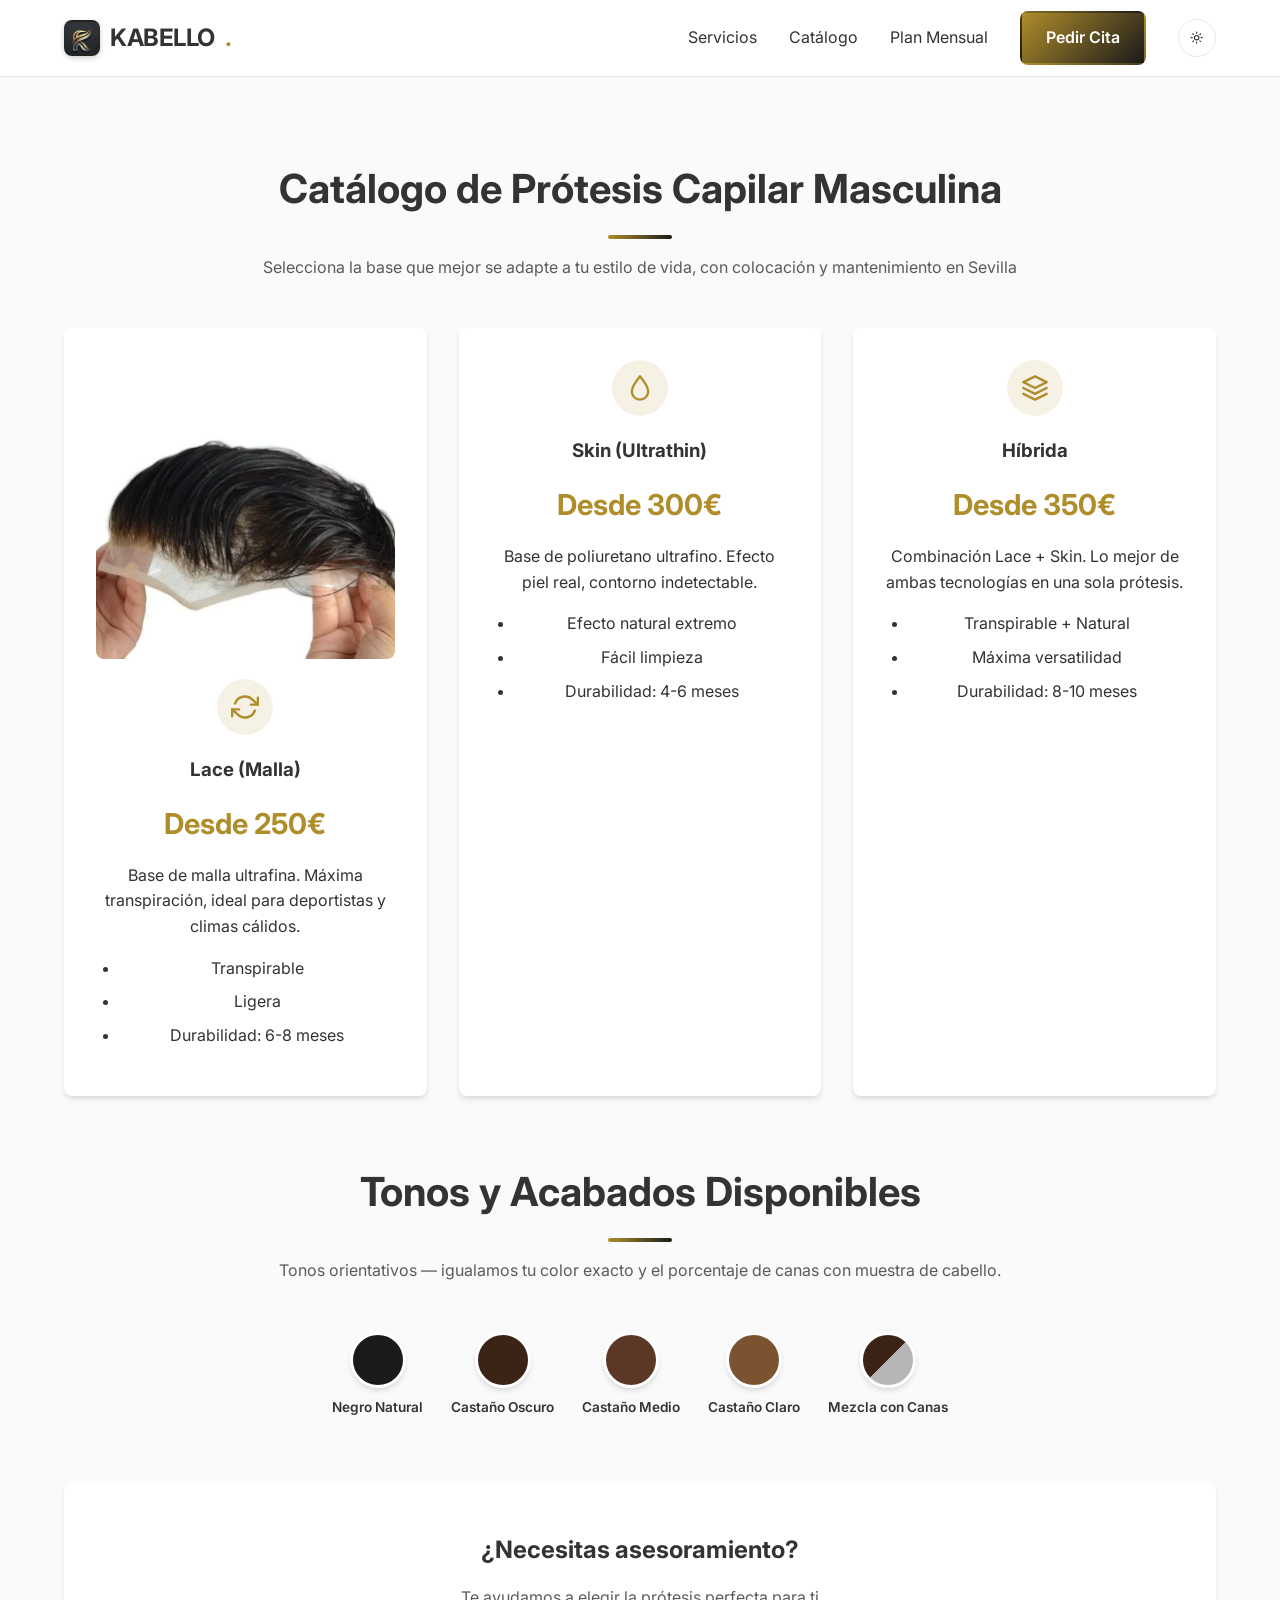
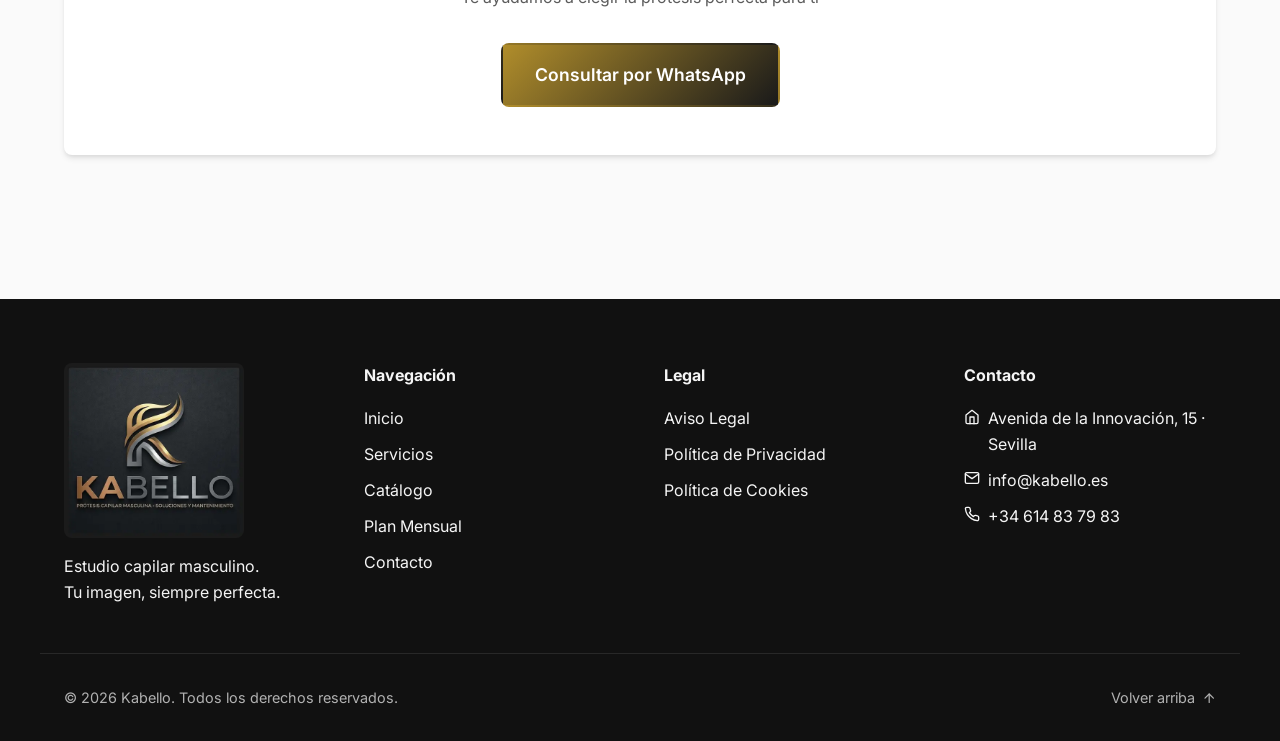
==== commit 690b28ce: "feat(catalogo): añadir sección informativa de tonos y acabados disponibles" ====
--- a/kabello-web/catalogo.html
+++ b/kabello-web/catalogo.html
@@ -107,6 +107,32 @@
                         </ul>
                     </article>
                 </div>
+
+                <h2 class="section__title" style="margin-top: 4rem;">Tonos y Acabados Disponibles</h2>
+                <p class="section__subtitle">Tonos orientativos — igualamos tu color exacto y el porcentaje de canas con muestra de cabello.</p>
+                <div class="tone-swatches">
+                    <div class="tone-swatch">
+                        <span class="tone-swatch__color" style="background: #1B1B1B;"></span>
+                        <span class="tone-swatch__label">Negro Natural</span>
+                    </div>
+                    <div class="tone-swatch">
+                        <span class="tone-swatch__color" style="background: #3B2415;"></span>
+                        <span class="tone-swatch__label">Castaño Oscuro</span>
+                    </div>
+                    <div class="tone-swatch">
+                        <span class="tone-swatch__color" style="background: #5A3825;"></span>
+                        <span class="tone-swatch__label">Castaño Medio</span>
+                    </div>
+                    <div class="tone-swatch">
+                        <span class="tone-swatch__color" style="background: #7B5330;"></span>
+                        <span class="tone-swatch__label">Castaño Claro</span>
+                    </div>
+                    <div class="tone-swatch">
+                        <span class="tone-swatch__color" style="background: linear-gradient(135deg, #3B2415 50%, #B5B5B5 50%);"></span>
+                        <span class="tone-swatch__label">Mezcla con Canas</span>
+                    </div>
+                </div>
+
                 <div class="cta-section">
                     <h2>¿Necesitas asesoramiento?</h2>
                     <p>Te ayudamos a elegir la prótesis perfecta para ti</p>
--- a/kabello-web/css/styles.css
+++ b/kabello-web/css/styles.css
@@ -137,6 +137,10 @@
 .card:hover { transform: translateY(-6px); box-shadow: 0 12px 24px -8px rgba(0, 0, 0, 0.15); }
 .card--large { text-align: left; }
 .card__photo { width: 100%; aspect-ratio: 1 / 1; object-fit: cover; border-radius: var(--radius); margin-bottom: 1.25rem; }
+.tone-swatches { display: flex; flex-wrap: wrap; justify-content: center; gap: 1.75rem; margin: 2rem 0; }
+.tone-swatch { display: flex; flex-direction: column; align-items: center; gap: 0.6rem; }
+.tone-swatch__color { width: 56px; height: 56px; border-radius: 50%; box-shadow: var(--shadow); border: 3px solid var(--color-card-bg); }
+.tone-swatch__label { font-size: 0.85rem; font-weight: 600; text-align: center; }
 .icon-badge { width: 56px; height: 56px; border-radius: 50%; background: rgba(176, 141, 43, 0.12); color: var(--color-accent); display: flex; align-items: center; justify-content: center; margin: 0 auto 1.25rem; flex-shrink: 0; }
 .icon-badge svg { width: 28px; height: 28px; }
 .card--large .icon-badge { margin: 0 0 1.25rem; }
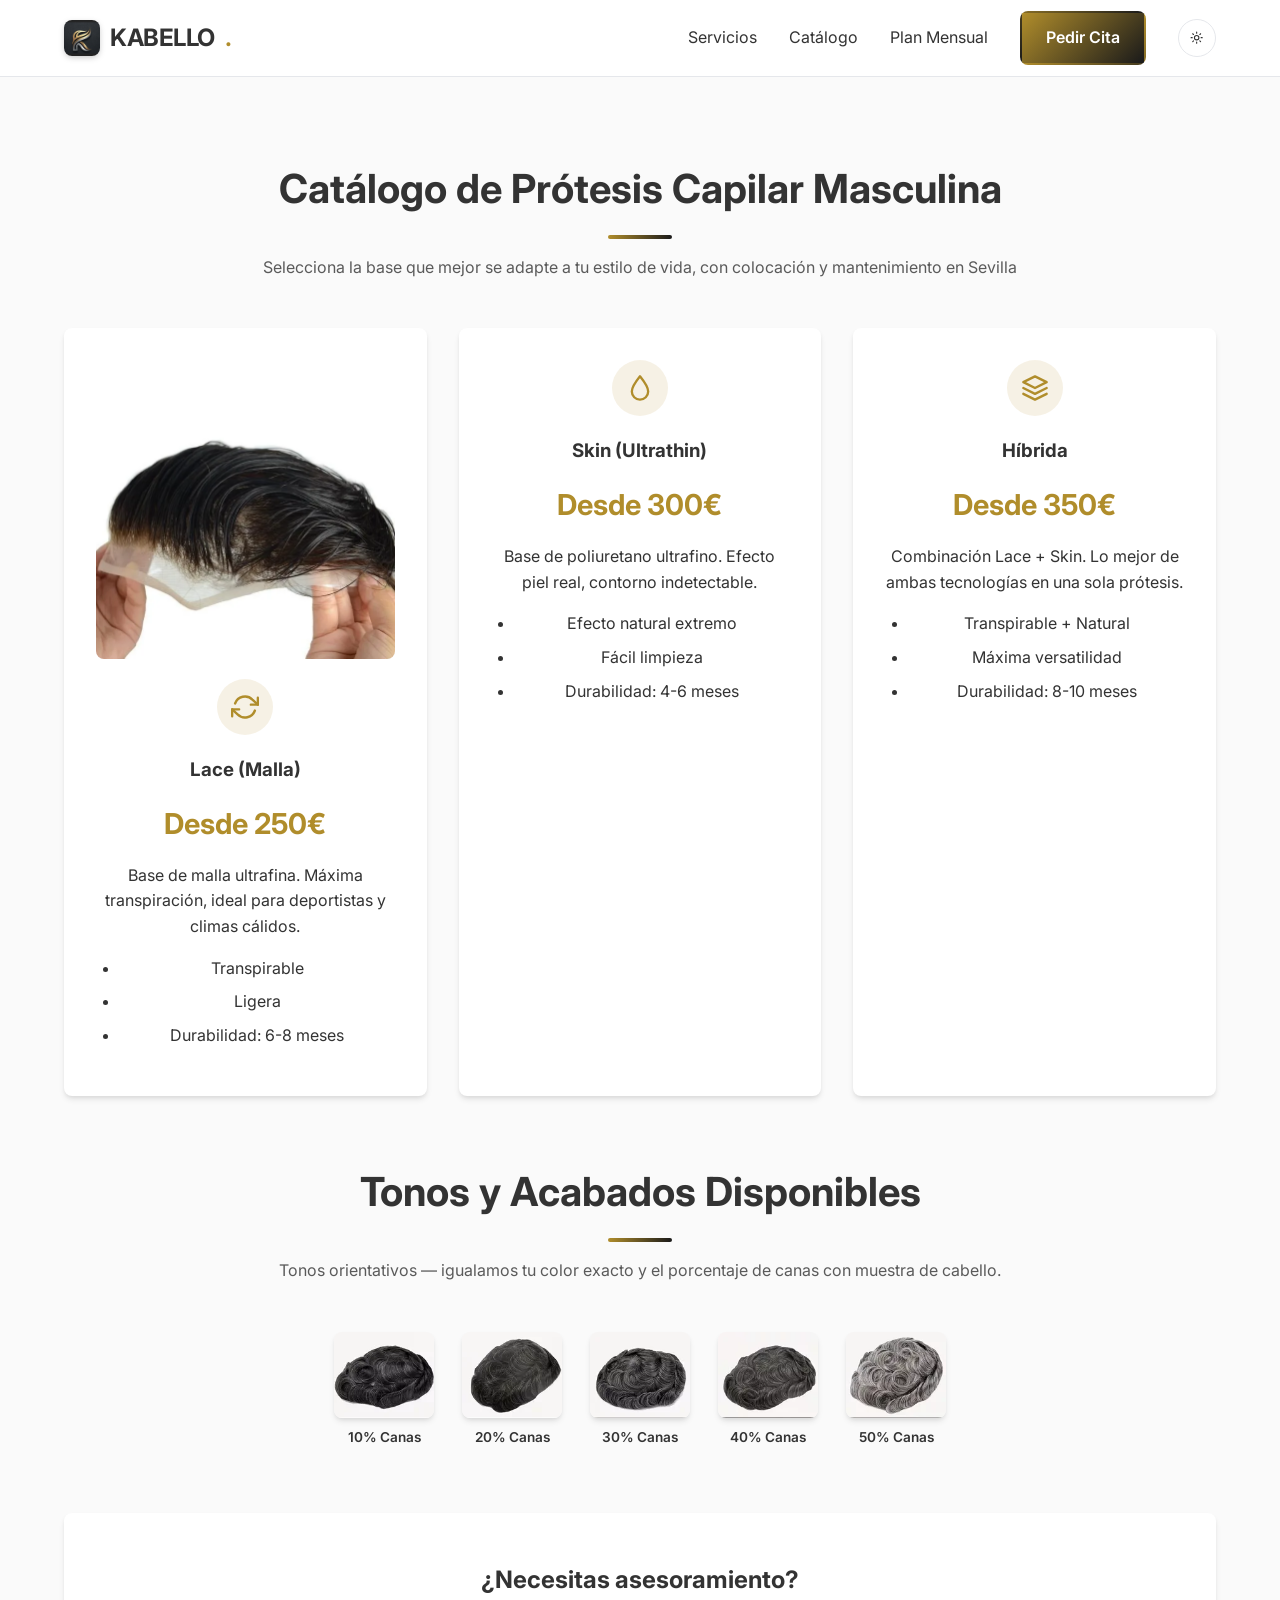
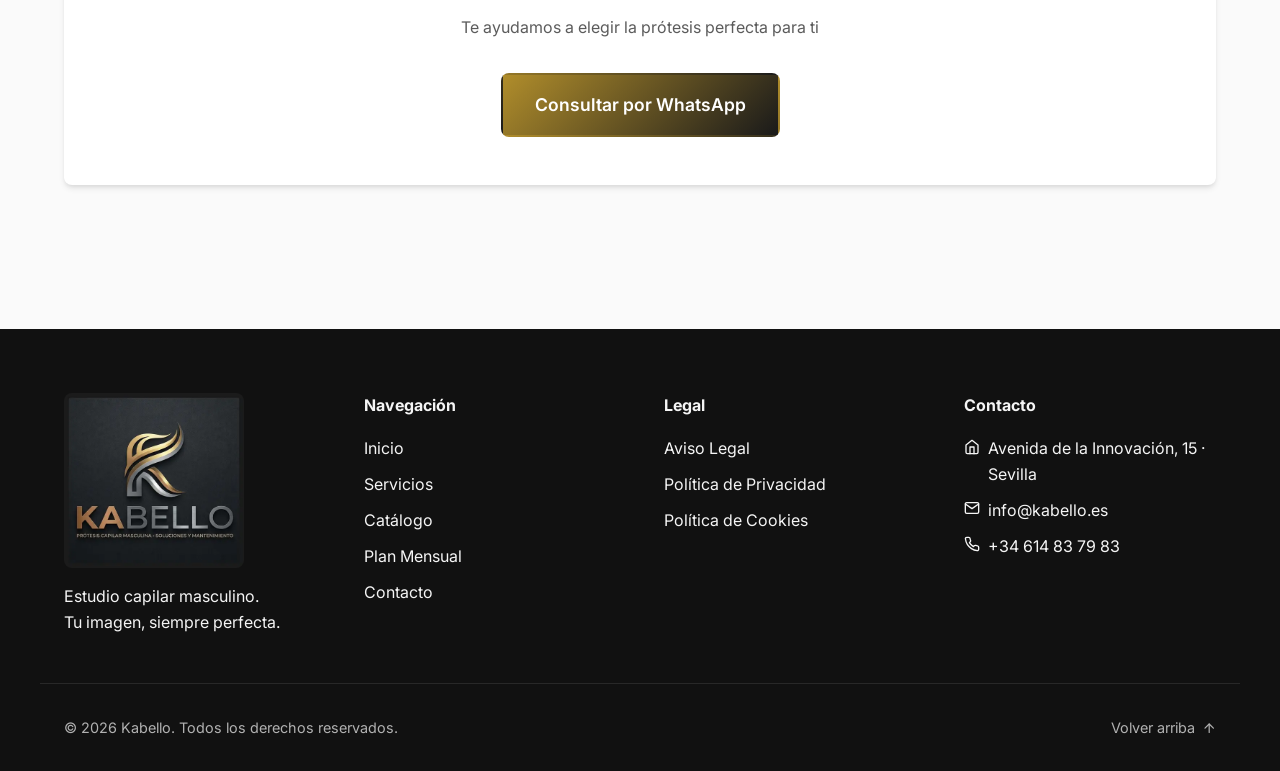
==== commit 01455fa7: "feat(catalogo): sustituir circulos CSS por fotos reales de tonos/canas del proveedor" ====
--- a/kabello-web/catalogo.html
+++ b/kabello-web/catalogo.html
@@ -112,24 +112,24 @@
                 <p class="section__subtitle">Tonos orientativos — igualamos tu color exacto y el porcentaje de canas con muestra de cabello.</p>
                 <div class="tone-swatches">
                     <div class="tone-swatch">
-                        <span class="tone-swatch__color" style="background: #1B1B1B;"></span>
-                        <span class="tone-swatch__label">Negro Natural</span>
+                        <img src="assets/tono-canas-10.webp" alt="Tono con 10% de canas" class="tone-swatch__photo" loading="lazy" width="160" height="137">
+                        <span class="tone-swatch__label">10% Canas</span>
                     </div>
                     <div class="tone-swatch">
-                        <span class="tone-swatch__color" style="background: #3B2415;"></span>
-                        <span class="tone-swatch__label">Castaño Oscuro</span>
+                        <img src="assets/tono-canas-20.webp" alt="Tono con 20% de canas" class="tone-swatch__photo" loading="lazy" width="160" height="137">
+                        <span class="tone-swatch__label">20% Canas</span>
                     </div>
                     <div class="tone-swatch">
-                        <span class="tone-swatch__color" style="background: #5A3825;"></span>
-                        <span class="tone-swatch__label">Castaño Medio</span>
+                        <img src="assets/tono-canas-30.webp" alt="Tono con 30% de canas" class="tone-swatch__photo" loading="lazy" width="160" height="137">
+                        <span class="tone-swatch__label">30% Canas</span>
                     </div>
                     <div class="tone-swatch">
-                        <span class="tone-swatch__color" style="background: #7B5330;"></span>
-                        <span class="tone-swatch__label">Castaño Claro</span>
+                        <img src="assets/tono-canas-40.webp" alt="Tono con 40% de canas" class="tone-swatch__photo" loading="lazy" width="160" height="137">
+                        <span class="tone-swatch__label">40% Canas</span>
                     </div>
                     <div class="tone-swatch">
-                        <span class="tone-swatch__color" style="background: linear-gradient(135deg, #3B2415 50%, #B5B5B5 50%);"></span>
-                        <span class="tone-swatch__label">Mezcla con Canas</span>
+                        <img src="assets/tono-canas-50.webp" alt="Tono con 50% de canas" class="tone-swatch__photo" loading="lazy" width="160" height="137">
+                        <span class="tone-swatch__label">50% Canas</span>
                     </div>
                 </div>
 
--- a/kabello-web/css/styles.css
+++ b/kabello-web/css/styles.css
@@ -139,7 +139,7 @@
 .card__photo { width: 100%; aspect-ratio: 1 / 1; object-fit: cover; border-radius: var(--radius); margin-bottom: 1.25rem; }
 .tone-swatches { display: flex; flex-wrap: wrap; justify-content: center; gap: 1.75rem; margin: 2rem 0; }
 .tone-swatch { display: flex; flex-direction: column; align-items: center; gap: 0.6rem; }
-.tone-swatch__color { width: 56px; height: 56px; border-radius: 50%; box-shadow: var(--shadow); border: 3px solid var(--color-card-bg); }
+.tone-swatch__photo { width: 100px; height: 86px; object-fit: cover; border-radius: var(--radius); box-shadow: var(--shadow); }
 .tone-swatch__label { font-size: 0.85rem; font-weight: 600; text-align: center; }
 .icon-badge { width: 56px; height: 56px; border-radius: 50%; background: rgba(176, 141, 43, 0.12); color: var(--color-accent); display: flex; align-items: center; justify-content: center; margin: 0 auto 1.25rem; flex-shrink: 0; }
 .icon-badge svg { width: 28px; height: 28px; }
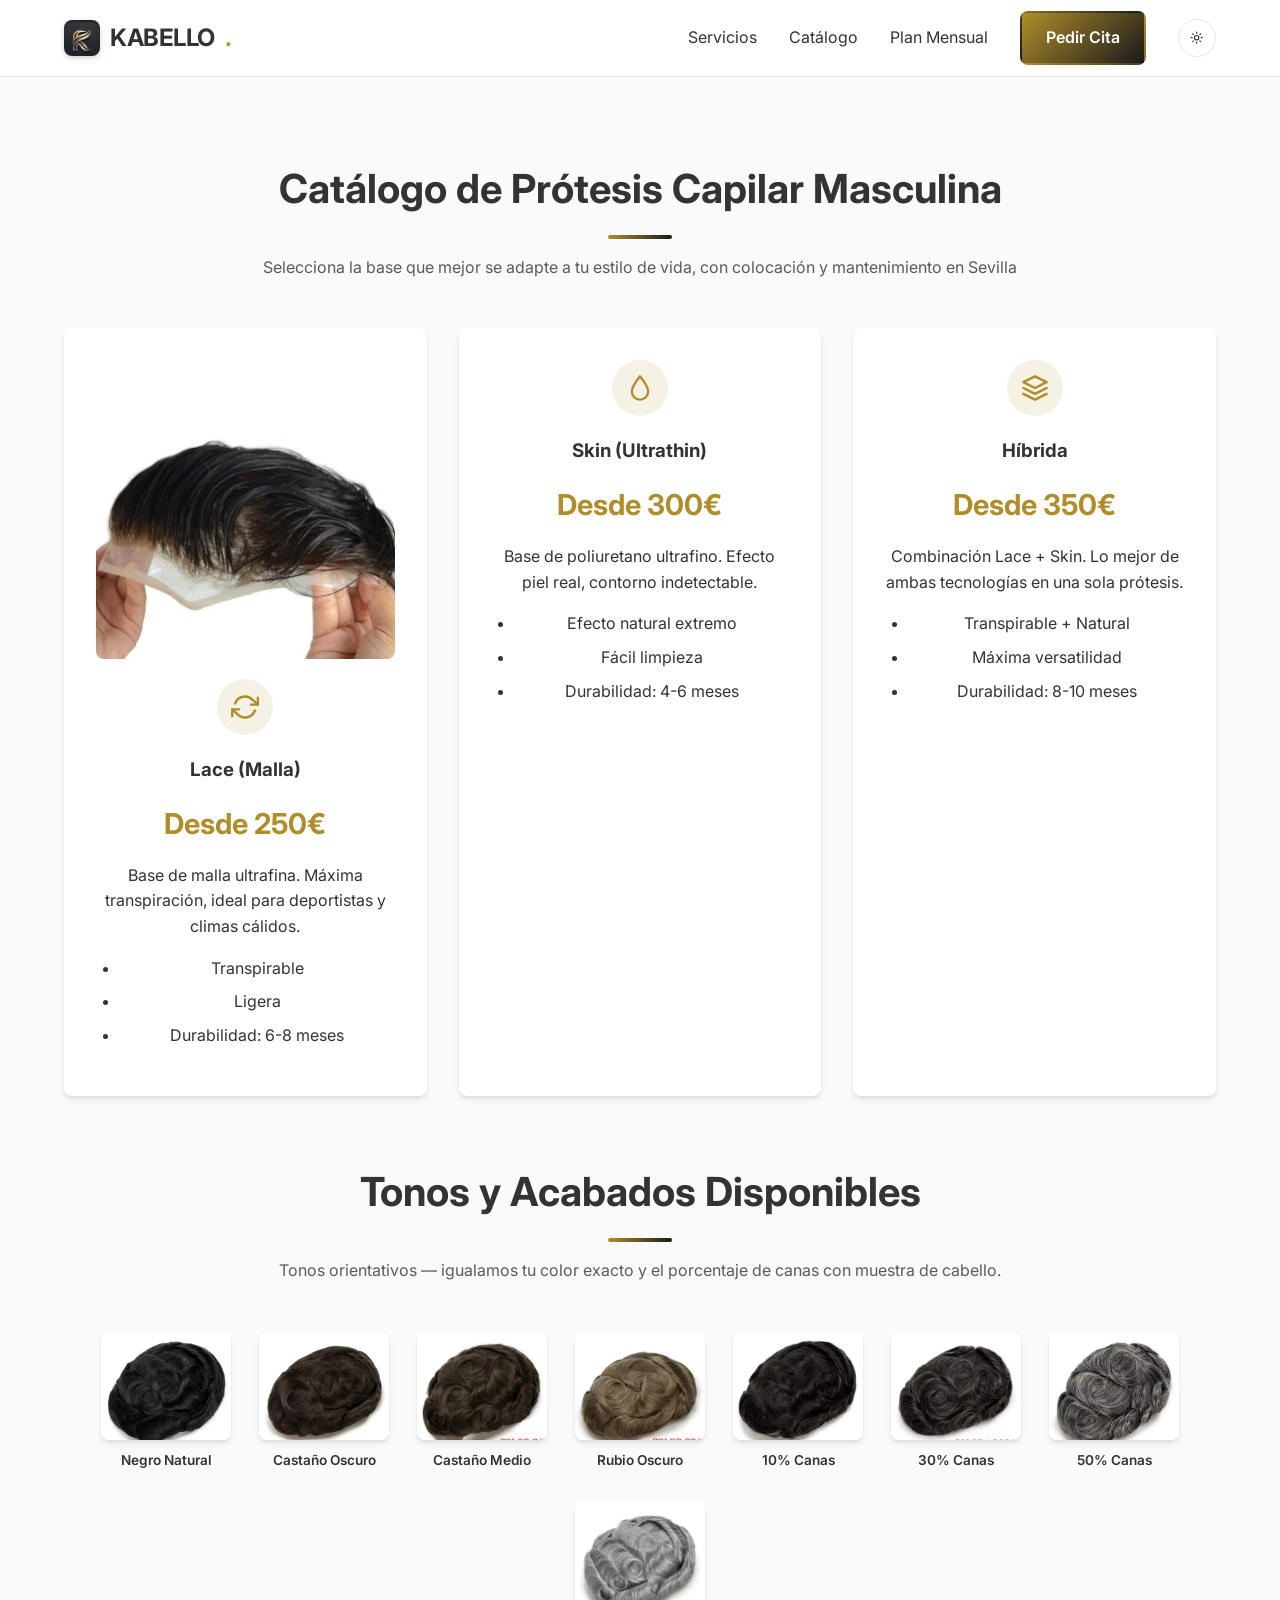
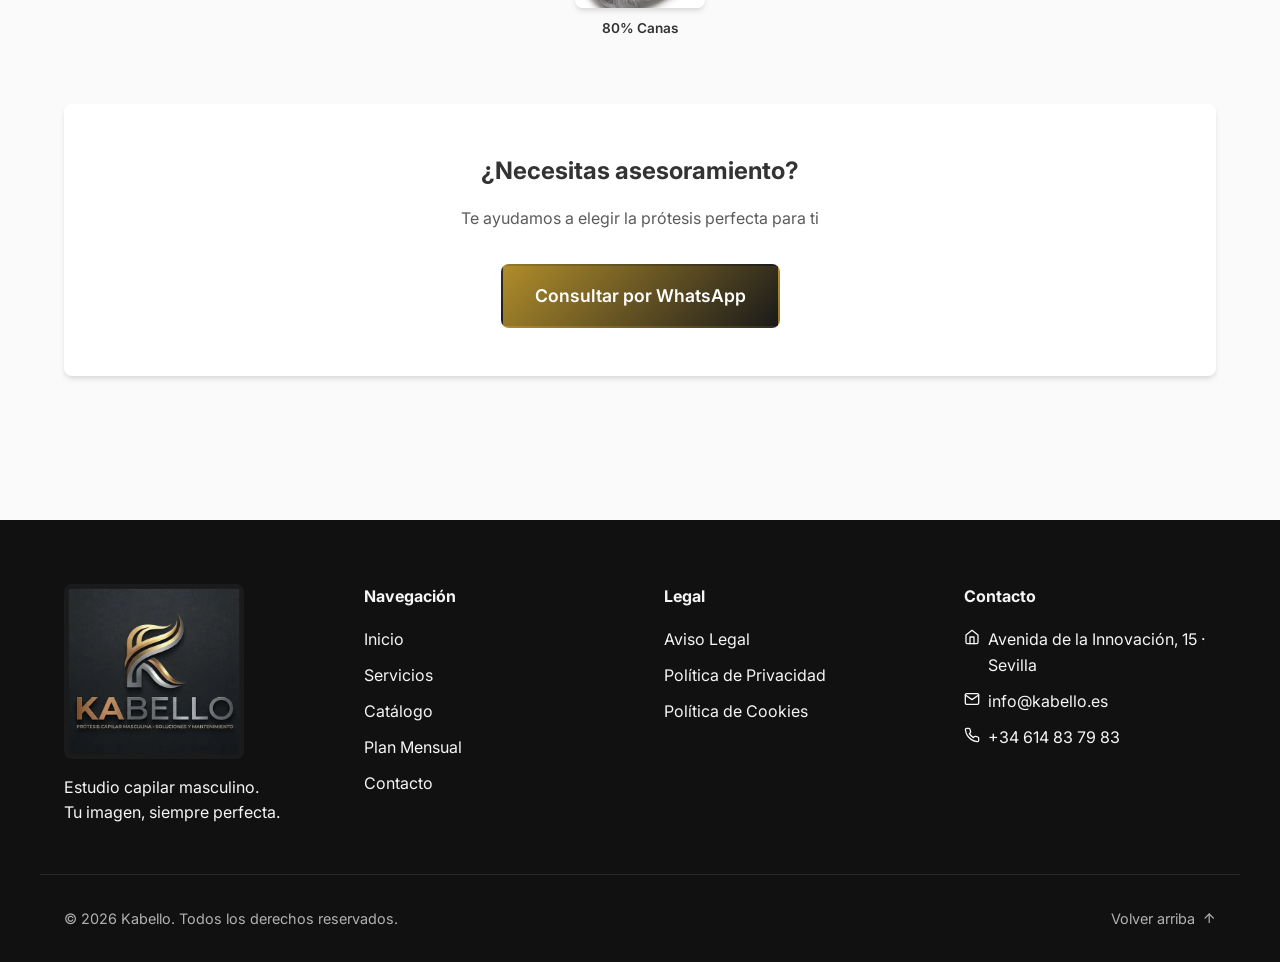
==== commit 02eaad3e: "feat(catalogo,servicios): fotos reales del proveedor - gama completa de tonos, tipo de base, herrami" ====
--- a/kabello-web/catalogo.html
+++ b/kabello-web/catalogo.html
@@ -112,24 +112,36 @@
                 <p class="section__subtitle">Tonos orientativos — igualamos tu color exacto y el porcentaje de canas con muestra de cabello.</p>
                 <div class="tone-swatches">
                     <div class="tone-swatch">
-                        <img src="assets/tono-canas-10.webp" alt="Tono con 10% de canas" class="tone-swatch__photo" loading="lazy" width="160" height="137">
+                        <img src="assets/tono-1.webp" alt="Tono negro natural" class="tone-swatch__photo" loading="lazy" width="720" height="602">
+                        <span class="tone-swatch__label">Negro Natural</span>
+                    </div>
+                    <div class="tone-swatch">
+                        <img src="assets/tono-4.webp" alt="Tono castaño oscuro" class="tone-swatch__photo" loading="lazy" width="720" height="602">
+                        <span class="tone-swatch__label">Castaño Oscuro</span>
+                    </div>
+                    <div class="tone-swatch">
+                        <img src="assets/tono-6.webp" alt="Tono castaño medio" class="tone-swatch__photo" loading="lazy" width="720" height="602">
+                        <span class="tone-swatch__label">Castaño Medio</span>
+                    </div>
+                    <div class="tone-swatch">
+                        <img src="assets/tono-20.webp" alt="Tono rubio oscuro" class="tone-swatch__photo" loading="lazy" width="720" height="602">
+                        <span class="tone-swatch__label">Rubio Oscuro</span>
+                    </div>
+                    <div class="tone-swatch">
+                        <img src="assets/tono-1b10.webp" alt="Tono con 10% de canas" class="tone-swatch__photo" loading="lazy" width="720" height="602">
                         <span class="tone-swatch__label">10% Canas</span>
                     </div>
                     <div class="tone-swatch">
-                        <img src="assets/tono-canas-20.webp" alt="Tono con 20% de canas" class="tone-swatch__photo" loading="lazy" width="160" height="137">
-                        <span class="tone-swatch__label">20% Canas</span>
-                    </div>
-                    <div class="tone-swatch">
-                        <img src="assets/tono-canas-30.webp" alt="Tono con 30% de canas" class="tone-swatch__photo" loading="lazy" width="160" height="137">
+                        <img src="assets/tono-1b30.webp" alt="Tono con 30% de canas" class="tone-swatch__photo" loading="lazy" width="720" height="602">
                         <span class="tone-swatch__label">30% Canas</span>
                     </div>
                     <div class="tone-swatch">
-                        <img src="assets/tono-canas-40.webp" alt="Tono con 40% de canas" class="tone-swatch__photo" loading="lazy" width="160" height="137">
-                        <span class="tone-swatch__label">40% Canas</span>
+                        <img src="assets/tono-1b50.webp" alt="Tono con 50% de canas" class="tone-swatch__photo" loading="lazy" width="720" height="602">
+                        <span class="tone-swatch__label">50% Canas</span>
                     </div>
                     <div class="tone-swatch">
-                        <img src="assets/tono-canas-50.webp" alt="Tono con 50% de canas" class="tone-swatch__photo" loading="lazy" width="160" height="137">
-                        <span class="tone-swatch__label">50% Canas</span>
+                        <img src="assets/tono-1b80.webp" alt="Tono con 80% de canas" class="tone-swatch__photo" loading="lazy" width="720" height="602">
+                        <span class="tone-swatch__label">80% Canas</span>
                     </div>
                 </div>
 
--- a/kabello-web/css/styles.css
+++ b/kabello-web/css/styles.css
@@ -138,8 +138,8 @@
 .card--large { text-align: left; }
 .card__photo { width: 100%; aspect-ratio: 1 / 1; object-fit: cover; border-radius: var(--radius); margin-bottom: 1.25rem; }
 .tone-swatches { display: flex; flex-wrap: wrap; justify-content: center; gap: 1.75rem; margin: 2rem 0; }
-.tone-swatch { display: flex; flex-direction: column; align-items: center; gap: 0.6rem; }
-.tone-swatch__photo { width: 100px; height: 86px; object-fit: cover; border-radius: var(--radius); box-shadow: var(--shadow); }
+.tone-swatch { display: flex; flex-direction: column; align-items: center; gap: 0.6rem; width: 130px; }
+.tone-swatch__photo { width: 130px; aspect-ratio: 720 / 602; object-fit: cover; border-radius: var(--radius); box-shadow: var(--shadow); }
 .tone-swatch__label { font-size: 0.85rem; font-weight: 600; text-align: center; }
 .icon-badge { width: 56px; height: 56px; border-radius: 50%; background: rgba(176, 141, 43, 0.12); color: var(--color-accent); display: flex; align-items: center; justify-content: center; margin: 0 auto 1.25rem; flex-shrink: 0; }
 .icon-badge svg { width: 28px; height: 28px; }
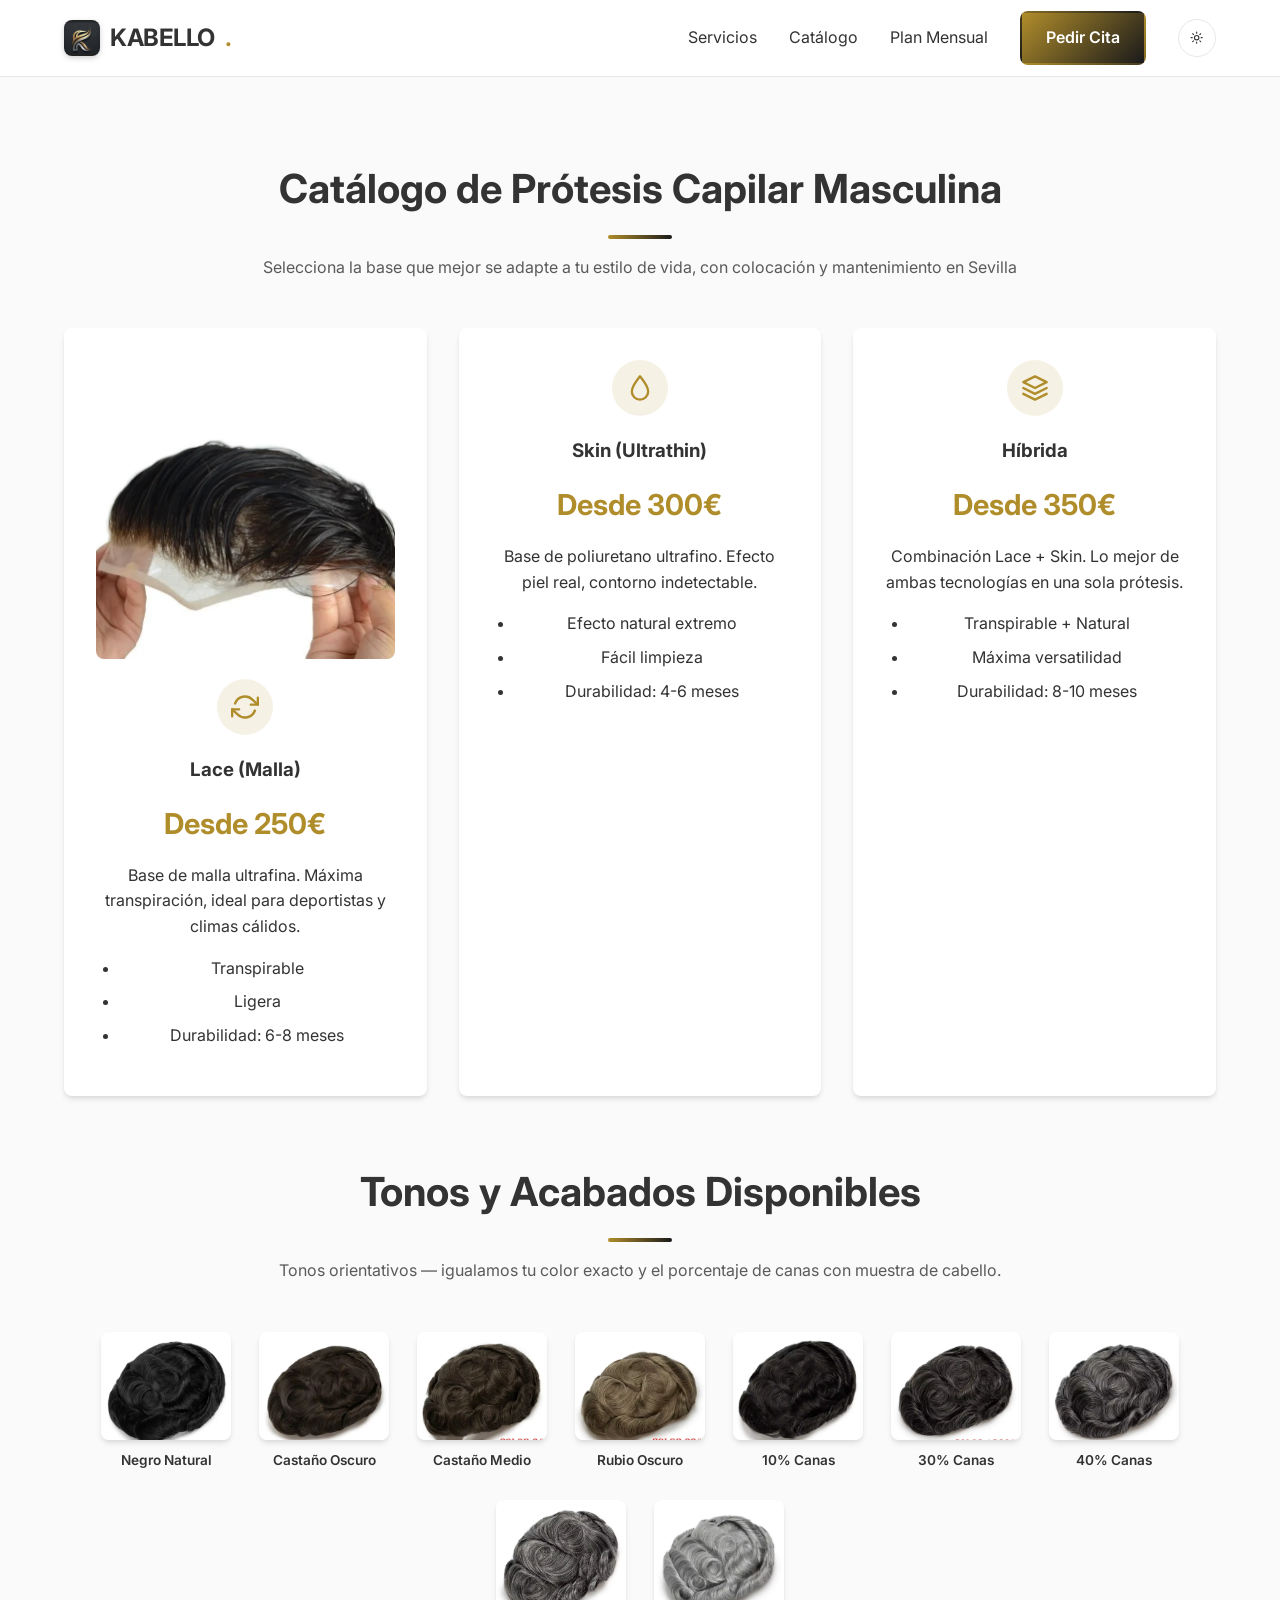
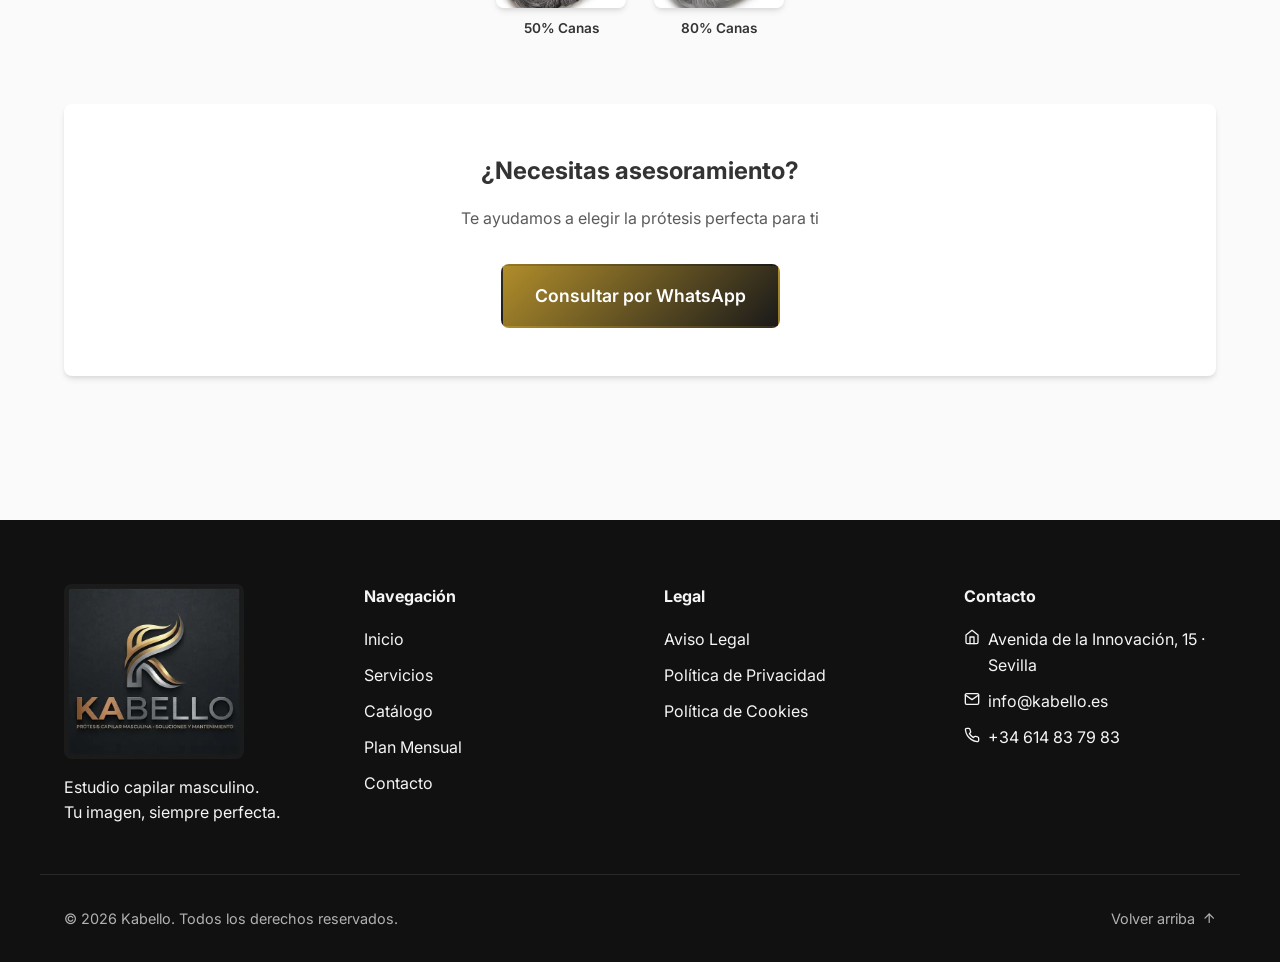
==== commit 695d62b0: "feat(catalogo): añadir tono 40% canas que faltaba en la gama" ====
--- a/kabello-web/catalogo.html
+++ b/kabello-web/catalogo.html
@@ -136,6 +136,10 @@
                         <span class="tone-swatch__label">30% Canas</span>
                     </div>
                     <div class="tone-swatch">
+                        <img src="assets/tono-1b40.webp" alt="Tono con 40% de canas" class="tone-swatch__photo" loading="lazy" width="720" height="602">
+                        <span class="tone-swatch__label">40% Canas</span>
+                    </div>
+                    <div class="tone-swatch">
                         <img src="assets/tono-1b50.webp" alt="Tono con 50% de canas" class="tone-swatch__photo" loading="lazy" width="720" height="602">
                         <span class="tone-swatch__label">50% Canas</span>
                     </div>
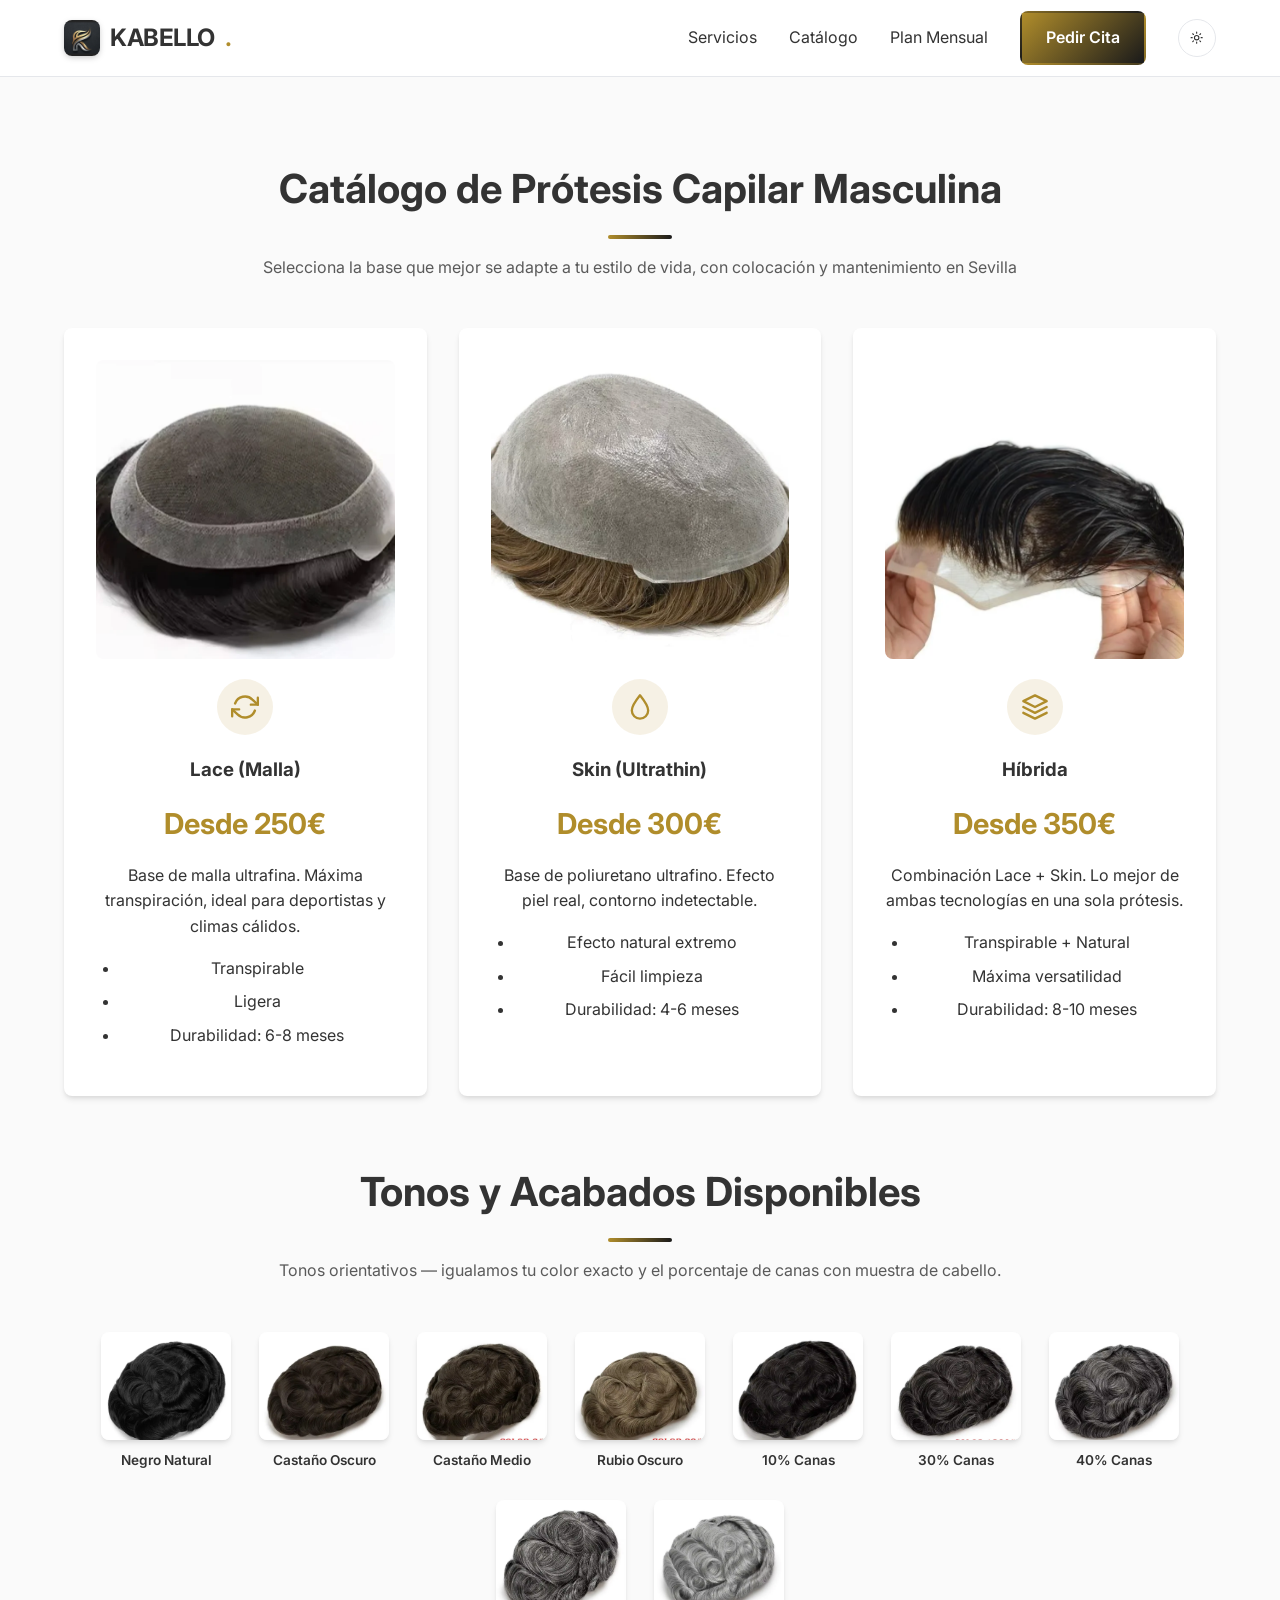
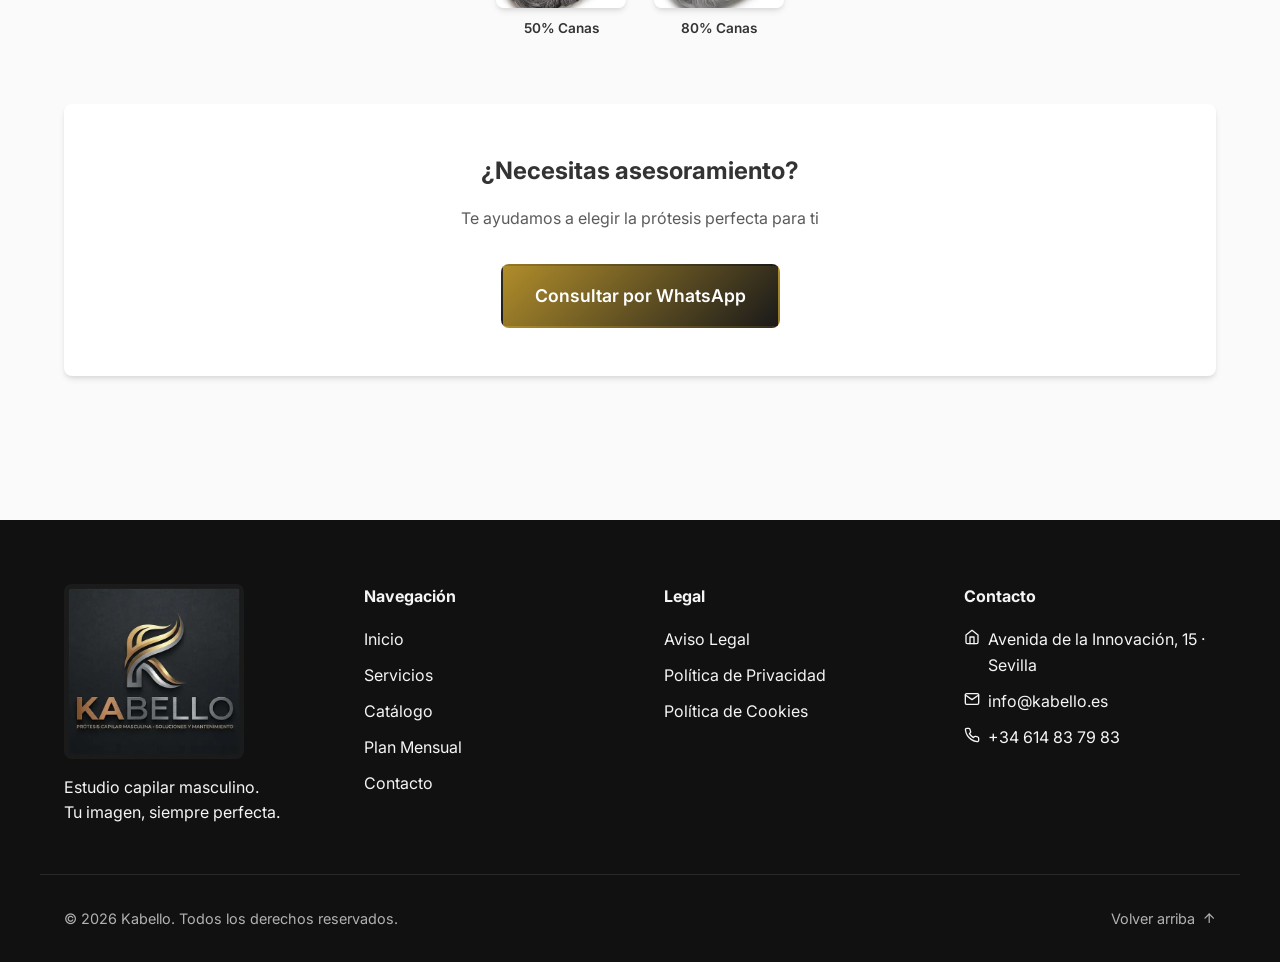
==== commit da538f80: "fix(catalogo): corregir foto de Lace (era Hibrida) y añadir fotos reales a Skin e Hibrida" ====
--- a/kabello-web/catalogo.html
+++ b/kabello-web/catalogo.html
@@ -67,7 +67,7 @@
                 <p class="section__subtitle">Selecciona la base que mejor se adapte a tu estilo de vida, con colocación y mantenimiento en Sevilla</p>
                 <div class="grid grid--3">
                     <article class="card">
-                        <img src="assets/catalogo-lace.webp" alt="Base de prótesis capilar Lace" class="card__photo" loading="lazy" width="600" height="600">
+                        <img src="assets/catalogo-lace-malla.webp" alt="Base de prótesis capilar Lace" class="card__photo" loading="lazy" width="700" height="700">
                         <div class="icon-badge">
                             <svg class="icon" viewBox="0 0 24 24" fill="none" stroke="currentColor" stroke-width="2" stroke-linecap="round" stroke-linejoin="round" aria-hidden="true"><path d="M23 4v6h-6"/><path d="M1 20v-6h6"/><path d="M3.51 9a9 9 0 0 1 14.85-3.36L23 10"/><path d="M20.49 15a9 9 0 0 1-14.85 3.36L1 14"/></svg>
                         </div>
@@ -81,6 +81,7 @@
                         </ul>
                     </article>
                     <article class="card">
+                        <img src="assets/catalogo-skin.webp" alt="Base de prótesis capilar Skin" class="card__photo" loading="lazy" width="700" height="700">
                         <div class="icon-badge">
                             <svg class="icon" viewBox="0 0 24 24" fill="none" stroke="currentColor" stroke-width="2" stroke-linecap="round" stroke-linejoin="round" aria-hidden="true"><path d="M12 2c4 5 7 9 7 13a7 7 0 0 1-14 0c0-4 3-8 7-13z"/></svg>
                         </div>
@@ -94,6 +95,7 @@
                         </ul>
                     </article>
                     <article class="card">
+                        <img src="assets/catalogo-hibrida.webp" alt="Base de prótesis capilar Híbrida" class="card__photo" loading="lazy" width="700" height="700">
                         <div class="icon-badge">
                             <svg class="icon" viewBox="0 0 24 24" fill="none" stroke="currentColor" stroke-width="2" stroke-linecap="round" stroke-linejoin="round" aria-hidden="true"><polygon points="12 2 2 7 12 12 22 7 12 2"/><polyline points="2 17 12 22 22 17"/><polyline points="2 12 12 17 22 12"/></svg>
                         </div>
--- a/kabello-web/css/styles.css
+++ b/kabello-web/css/styles.css
@@ -157,6 +157,7 @@
 .pricing-card:hover { transform: translateY(-6px); box-shadow: 0 12px 24px -8px rgba(0, 0, 0, 0.15); }
 .pricing-card--featured { border: 2px solid var(--color-accent); box-shadow: 0 12px 24px -8px rgba(176, 141, 43, 0.3); }
 .badge { position: absolute; top: -14px; left: 50%; transform: translateX(-50%); background: var(--color-accent); color: white; padding: 0.35rem 1.1rem; border-radius: 20px; font-size: 0.85rem; font-weight: 600; text-align: center; max-width: calc(100% - 2rem); box-shadow: 0 4px 8px -2px rgba(176, 141, 43, 0.5); }
+.pricing-card .badge + h3 { margin-top: 2.25rem; }
 .pricing-card__price { font-size: 2.5rem; font-weight: 700; margin: 1rem 0; }
 .pricing-card__price span { font-size: 1rem; font-weight: 400; opacity: 0.7; }
 .pricing-card__list { text-align: left; margin: 1.5rem 0; }
